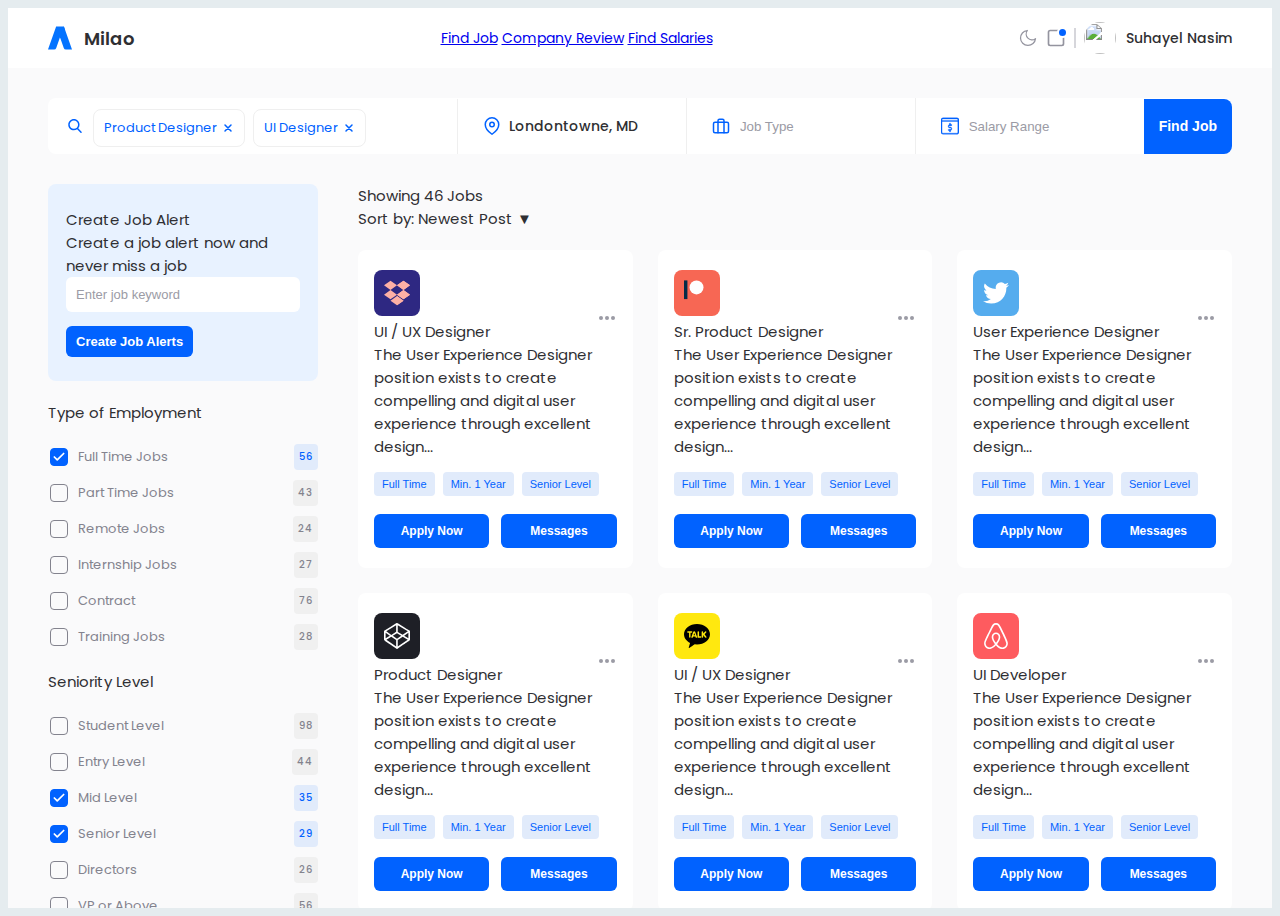
==== index.html @ 0454b464 "Rename 36.html to index.html" ====
<html>
    <head>
        
        <link rel="stylesheet" href="style.css">
        <link rel="stylesheet" href="https://cdnjs.cloudflare.com/ajax/libs/font-awesome/6.2.1/css/all.min.css">
    </head>
    <body>
        <div class="harsh11">
            
            
            
            
            
            
            
            
            
            
            
            
            
            
            
            
            
            <div class="harsh13">
             <div class="harsh12">
              <svg xmlns="http://www.w3.org/2000/svg" viewBox="0 0 512 512">
               <path xmlns="http://www.w3.org/2000/svg" d="M512 503.5H381.7a48 48 0 01-45.3-32.1L265 268.1l-9-25.5 2.7-124.6L338.2 8.5l23.5 67.1L512 503.5z" fill="#0473ff" data-original="#28b446" />
               <path xmlns="http://www.w3.org/2000/svg" fill="#0473ff" data-original="#219b38" d="M361.7 75.6L265 268.1l-9-25.5 2.7-124.6L338.2 8.5z" />
               <path xmlns="http://www.w3.org/2000/svg" d="M338.2 8.5l-82.2 234-80.4 228.9a48 48 0 01-45.3 32.1H0l173.8-495h164.4z" fill="#0473ff" data-original="#518ef8" />
              </svg>
              Milao
             </div>
             <div class="header-menu">
              <a href="#" class="active">Find Job</a>
              <a href="#">Company Review</a>
              <a href="#">Find Salaries</a>
             </div>
             <div class="harsh15">
              <div class="dark-light">
               <svg viewBox="0 0 24 24" stroke="currentColor" stroke-width="1.5" fill="none" stroke-linecap="round" stroke-linejoin="round">
                <path d="M21 12.79A9 9 0 1111.21 3 7 7 0 0021 12.79z" /></svg>
              </div>
              <div class="harsh14">
               <svg xmlns="http://www.w3.org/2000/svg" viewBox="0 0 24 24" fill="none" stroke="currentColor" stroke-width="2" stroke-linecap="round" stroke-linejoin="round" class="feather feather-square">
                <rect x="3" y="3" width="18" height="18" rx="2" ry="2" /></svg>
              </div>
              <img class="user-profile" src="https://s3-us-west-2.amazonaws.com/s.cdpn.io/3364143/download+%283%29+%281%29.png" alt="">
              <div class="user-name">Suhayel Nasim</div>
             </div>
            </div>
            <div class="harsh16">
             <div class="harsh17">
              <div class="harsh18">
               <input type="text" class="search-box" autofocus />
               <div class="search item">Product Designer
                <svg xmlns="http://www.w3.org/2000/svg" viewBox="0 0 24 24" fill="none" stroke="currentColor" stroke-width="3" stroke-linecap="round" stroke-linejoin="round" class="feather feather-x">
                 <path d="M18 6L6 18M6 6l12 12" /></svg>
               </div>
               <div class="search item">UI Designer
                <svg xmlns="http://www.w3.org/2000/svg" viewBox="0 0 24 24" fill="none" stroke="currentColor" stroke-width="3" stroke-linecap="round" stroke-linejoin="round" class="feather feather-x">
                 <path d="M18 6L6 18M6 6l12 12" /></svg>
               </div>
              </div>
              <div class="search-location">
               <svg xmlns="http://www.w3.org/2000/svg" viewBox="0 0 24 24" fill="none" stroke="currentColor" stroke-width="2" stroke-linecap="round" stroke-linejoin="round" class="feather feather-map-pin">
                <path d="M21 10c0 7-9 13-9 13s-9-6-9-13a9 9 0 0118 0z" />
                <circle cx="12" cy="10" r="3" />
               </svg>
               Londontowne, MD
              </div>
              <div class="search-job">
               <svg xmlns="http://www.w3.org/2000/svg" viewBox="0 0 24 24" fill="none" stroke="currentColor" stroke-width="2" stroke-linecap="round" stroke-linejoin="round" class="feather feather-briefcase">
                <rect x="2" y="7" width="20" height="14" rx="2" ry="2" />
                <path d="M16 21V5a2 2 0 00-2-2h-4a2 2 0 00-2 2v16" /></svg>
               <input type="text" placeholder="Job Type">
              </div>
              <div class="search-salary">
               <svg viewBox="0 0 24 24" xmlns="http://www.w3.org/2000/svg" stroke="currentColor" fill="currentColor" stroke-width=".4">
                <path d="M12.6 18H9.8a.8.8 0 010-1.5h2.8a.9.9 0 000-1.8h-1.2a2.4 2.4 0 010-4.7h2.8a.8.8 0 010 1.5h-2.8a.9.9 0 000 1.8h1.2a2.4 2.4 0 010 4.7z" stroke="currentColor" />
                <path d="M12 20a.8.8 0 01-.8-.8v-2a.8.8 0 011.6 0v2c0 .5-.4.8-.8.8zM12 11.5a.8.8 0 01-.8-.8v-2a.8.8 0 011.6 0v2c0 .5-.4.8-.8.8z" stroke="currentColor" />
                <path d="M21.3 23H2.6A2.8 2.8 0 010 20.2V3.9C0 2.1 1.2 1 2.8 1h18.4C22.9 1 24 2.2 24 3.8v16.4c0 1.6-1.2 2.8-2.8 2.8zM2.6 2.5c-.6 0-1.2.6-1.2 1.3v16.4c0 .7.6 1.3 1.3 1.3h18.4c.7 0 1.3-.6 1.3-1.3V3.9c0-.7-.6-1.3-1.3-1.3z" stroke="currentColor" />
                <path d="M23.3 6H.6a.8.8 0 010-1.5h22.6a.8.8 0 010 1.5z" stroke="currentColor" /></svg>
               <input type="text" placeholder="Salary Range">
              </div>
              <button class="search-button">Find Job</button>
             </div>
             <div class="main-container">
              <div class="harsh19">
               <div class="alert">
                <div class="alert-title">Create Job Alert</div>
                <div class="alert-subtitle">Create a job alert now and never miss a job</div>
                <input type="text" placeholder="Enter job keyword">
                <button class="search-buttons">Create Job Alerts</button>
               </div>
               <div class="job-time">
                <div class="job-time-title">Type of Employment</div>
                <div class="job-wrapper">
                 <div class="type-container">
                  <input type="checkbox" id="job1" class="job-style" checked>
                  <label for="job1">Full Time Jobs</label>
                  <span class="job-number">56</span>
                 </div>
                 <div class="type-container">
                  <input type="checkbox" id="job2" class="job-style">
                  <label for="job2">Part Time Jobs</label>
                  <span class="job-number">43</span>
                 </div>
                 <div class="type-container">
                  <input type="checkbox" id="job3" class="job-style">
                  <label for="job3">Remote Jobs</label>
                  <span class="job-number">24</span>
                 </div>
                 <div class="type-container">
                  <input type="checkbox" id="job4" class="job-style">
                  <label for="job4">Internship Jobs</label>
                  <span class="job-number">27</span>
                 </div>
                 <div class="type-container">
                  <input type="checkbox" id="job5" class="job-style">
                  <label for="job5">Contract</label>
                  <span class="job-number">76</span>
                 </div>
                 <div class="type-container">
                  <input type="checkbox" id="job6" class="job-style">
                  <label for="job6">Training Jobs</label>
                  <span class="job-number">28</span>
                 </div>
                </div>
               </div>
               <div class="job-time">
                <div class="job-time-title">Seniority Level</div>
                <div class="job-wrapper">
                 <div class="type-container">
                  <input type="checkbox" id="job7" class="job-style">
                  <label for="job7">Student Level</label>
                  <span class="job-number">98</span>
                 </div>
                 <div class="type-container">
                  <input type="checkbox" id="job8" class="job-style">
                  <label for="job8">Entry Level</label>
                  <span class="job-number">44</span>
                 </div>
                 <div class="type-container">
                  <input type="checkbox" id="job9" class="job-style" checked>
                  <label for="job9">Mid Level</label>
                  <span class="job-number">35</span>
                 </div>
                 <div class="type-container">
                  <input type="checkbox" id="job10" class="job-style" checked>
                  <label for="job10">Senior Level</label>
                  <span class="job-number">29</span>
                 </div>
                 <div class="type-container">
                  <input type="checkbox" id="job11" class="job-style">
                  <label for="job11">Directors</label>
                  <span class="job-number">26</span>
                 </div>
                 <div class="type-container">
                  <input type="checkbox" id="job12" class="job-style">
                  <label for="job12">VP or Above</label>
                  <span class="job-number">56</span>
                 </div>
                </div>
               </div>
               <div class="job-time">
                <div class="job-time-title">Salary Range</div>
                <div class="job-wrapper">
                 <div class="type-container">
                  <input type="checkbox" id="job1" class="job-style">
                  <label for="job1">$700 - $1000</label>
                  <span class="job-number">49</span>
                 </div>
                 <div class="type-container">
                  <input type="checkbox" id="job2" class="job-style">
                  <label for="job2">$1000 - $1200</label>
                  <span class="job-number">67</span>
                 </div>
                 <div class="type-container">
                  <input type="checkbox" id="job3" class="job-style">
                  <label for="job3">$1200 - $1400</label>
                  <span class="job-number">24</span>
                 </div>
                 <div class="type-container">
                  <input type="checkbox" id="job4" class="job-style">
                  <label for="job4">$1500 - $1800</label>
                  <span class="job-number">27</span>
                 </div>
                 <div class="type-container">
                  <input type="checkbox" id="job5" class="job-style" checked>
                  <label for="job5">$2000 - $3000</label>
                  <span class="job-number">76</span>
                 </div>
                 <div class="type-container">
                  <input type="checkbox" id="job6" class="job-style" checked>
                  <label for="job6">$3000 - $4000</label>
                  <span class="job-number">22</span>
                 </div>
                 <div class="type-container">
                  <input type="checkbox" id="job6" class="job-style">
                  <label for="job6">$4000 - $5000</label>
                  <span class="job-number">18</span>
                 </div>
                </div>
               </div>
              </div>
              <div class="searched-jobs">
               <div class="searched-bar">
                <div class="searched-show">Showing 46 Jobs</div>
                <div class="searched-sort">Sort by: <span class="post-time">Newest Post </span><span class="menu-icon">▼</span></div>
               </div>
               <div class="job-cards">
                <div class="job-card">
                 <div class="job-card-header">
                  <svg viewBox="0 -13 512 512" xmlns="http://www.w3.org/2000/svg" style="background-color:#2e2882">
                   <g fill="#feb0a5">
                    <path d="M256 92.5l127.7 91.6L512 92 383.7 0 256 91.5 128.3 0 0 92l128.3 92zm0 0M256 275.9l-127.7-91.5L0 276.4l128.3 92L256 277l127.7 91.5 128.3-92-128.3-92zm0 0" />
                    <path d="M127.7 394.1l128.4 92 128.3-92-128.3-92zm0 0" />
                   </g>
                   <path d="M512 92L383.7 0 256 91.5v1l127.7 91.6zm0 0M512 276.4l-128.3-92L256 275.9v1l127.7 91.5zm0 0M256 486.1l128.4-92-128.3-92zm0 0" fill="#feb0a5" />
                  </svg>
                  <div class="menu-dot"></div>
                 </div>
                 <div class="job-card-title">UI / UX Designer</div>
                 <div class="job-card-subtitle">
                  The User Experience Designer position exists to create compelling and digital user experience through excellent design...
                 </div>
                 <div class="job-detail-buttons">
                  <button class="search-buttons detail-button">Full Time</button>
                  <button class="search-buttons detail-button">Min. 1 Year</button>
                  <button class="search-buttons detail-button">Senior Level</button>
                 </div>
                 <div class="job-card-buttons">
                  <button class="search-buttons card-buttons">Apply Now</button>
                  <button class="search-buttons card-buttons-msg">Messages</button>
                 </div>
                </div>
                <div class="job-card">
                 <div class="job-card-header">
                  <svg xmlns="http://www.w3.org/2000/svg" viewBox="0 0 32 32" style="background-color:#f76754">
                   <path xmlns="http://www.w3.org/2000/svg" d="M0 .5h4.2v23H0z" fill="#042b48" data-original="#212121" />
                   <path xmlns="http://www.w3.org/2000/svg" d="M15.4.5a8.6 8.6 0 100 17.2 8.6 8.6 0 000-17.2z" fill="#fefefe" data-original="#f4511e" /></svg>
                  <div class="menu-dot"></div>
                 </div>
                 <div class="job-card-title">Sr. Product Designer</div>
                 <div class="job-card-subtitle">
                  The User Experience Designer position exists to create compelling and digital user experience through excellent design...
                 </div>
                 <div class="job-detail-buttons">
                  <button class="search-buttons detail-button">Full Time</button>
                  <button class="search-buttons detail-button">Min. 1 Year</button>
                  <button class="search-buttons detail-button">Senior Level</button>
                 </div>
                 <div class="job-card-buttons">
                  <button class="search-buttons card-buttons">Apply Now</button>
                  <button class="search-buttons card-buttons-msg">Messages</button>
                 </div>
                </div>
                <div class="job-card">
                 <div class="job-card-header">
                  <svg xmlns="http://www.w3.org/2000/svg" viewBox="0 0 512 512" fill="#fff" style="background-color:#55acee">
                   <path d="M512 97.2c-19 8.4-39.3 14-60.5 16.6 21.8-13 38.4-33.4 46.2-58a209.8 209.8 0 01-66.6 25.4A105 105 0 00249.5 153c0 8.3.8 16.3 2.5 24A297.1 297.1 0 0135.6 67 105.1 105.1 0 0068 207.4c-16.9-.3-33.4-5.2-47.4-12.9v1.1c0 51 36.4 93.4 84 103.2-8.5 2.3-17.8 3.4-27.4 3.4-6.8 0-13.5-.3-20-1.8a106 106 0 0098.2 73.2A211 211 0 010 416.9 295.5 295.5 0 00161 464c193.2 0 298.8-160 298.8-298.7 0-4.6-.2-9.1-.4-13.6A209.4 209.4 0 00512 97.2z" /></svg>
                  <div class="menu-dot"></div>
                 </div>
                 <div class="job-card-title">User Experience Designer</div>
                 <div class="job-card-subtitle">
                  The User Experience Designer position exists to create compelling and digital user experience through excellent design...
                 </div>
                 <div class="job-detail-buttons">
                  <button class="search-buttons detail-button">Full Time</button>
                  <button class="search-buttons detail-button">Min. 1 Year</button>
                  <button class="search-buttons detail-button">Senior Level</button>
                 </div>
                 <div class="job-card-buttons">
                  <button class="search-buttons card-buttons">Apply Now</button>
                  <button class="search-buttons card-buttons-msg">Messages</button>
                 </div>
                </div>
                <div class="job-card">
                 <div class="job-card-header">
                  <svg viewBox="0 0 24 24" xmlns="http://www.w3.org/2000/svg" fill="#fff" style="background-color:#1e1f26">
                   <path d="M24 7.6c0-.3 0-.5-.4-.6C12.2.2 12.4-.3 11.6 0 3 5.5.6 6.7.2 7.1c-.3.3-.2.8-.2 8.3 0 .9 7.7 5.5 11.5 8.4.4.3.8.2 1 0 11.2-8 11.5-7.6 11.5-8.4V7.6zm-1.5 6.5l-3.9-2.4L22.5 9zm-5.3-3.2l-4.5-2.7V2L22 7.6zM12 14.5l-3.9-2.7L12 9.5l3.9 2.3zm-.8-12.4v6L6.8 11 2.1 7.6zm-5.8 9.6l-3.9 2.4V9zm1.3 1l4.5 3.1v6l-9-6.3zm6 9.1v-6l4.6-3.1 4.6 2.8z" /></svg>
                  <div class="menu-dot"></div>
                 </div>
                 <div class="job-card-title">Product Designer</div>
                 <div class="job-card-subtitle">
                  The User Experience Designer position exists to create compelling and digital user experience through excellent design...
                 </div>
                 <div class="job-detail-buttons">
                  <button class="search-buttons detail-button">Full Time</button>
                  <button class="search-buttons detail-button">Min. 1 Year</button>
                  <button class="search-buttons detail-button">Senior Level</button>
                 </div>
                 <div class="job-card-buttons">
                  <button class="search-buttons card-buttons">Apply Now</button>
                  <button class="search-buttons card-buttons-msg">Messages</button>
                 </div>
                </div>
                <div class="job-card">
                 <div class="job-card-header">
                  <svg viewBox="0 0 24 24" xmlns="http://www.w3.org/2000/svg" style="background-color:#ffe80f">
                   <path d="M9.5 9.3l-.7 2h1.4z" />
                   <path d="M12 1C5.4 1 0 5.2 0 10.4c0 3.4 2.2 6.3 5.6 8-1.3 4.4-1.3 4.4-1 4.6.2.1.5 0 5.3-3.4l2.1.2c6.6 0 12-4.2 12-9.4S18.6 1 12 1zM6 13c0 .4-.3.7-.6.7s-.7-.3-.7-.7V9H3.6c-.4 0-.7-.4-.7-.7s.3-.7.7-.7H7c.4 0 .7.3.7.7s-.3.6-.7.6h-1zm5.4.7c-.7 0-.6-.6-.9-1.2h-2c-.4.6-.3 1.2-1 1.2s-.8-.4-.6-1.1l1.6-4.3a1 1 0 011-.7c.4 0 .8.3.9.7 1 3.4 2.6 5.4 1 5.4zm4-.1h-2.2c-1.2 0-.5-1.6-.7-5.3 0-.4.3-.7.7-.7s.7.3.7.7v4h1.5c.3 0 .6.3.6.6 0 .4-.3.7-.6.7zm5.4-.5l-.3.4c-1 .7-1.6-1.4-2.6-2.3l-.2.3V13c0 .4-.3.7-.7.7a.7.7 0 01-.7-.7V8.3a.7.7 0 011.4 0v1.5c1.3-1 2-2.7 2.8-2 .8.9-.9 1.6-1.5 2.5 1.6 2.2 1.9 2.3 1.8 2.8z" /></svg>
                  <div class="menu-dot"></div>
                 </div>
                 <div class="job-card-title">UI / UX Designer</div>
                 <div class="job-card-subtitle">
                  The User Experience Designer position exists to create compelling and digital user experience through excellent design...
                 </div>
                 <div class="job-detail-buttons">
                  <button class="search-buttons detail-button">Full Time</button>
                  <button class="search-buttons detail-button">Min. 1 Year</button>
                  <button class="search-buttons detail-button">Senior Level</button>
                 </div>
                 <div class="job-card-buttons">
                  <button class="search-buttons card-buttons">Apply Now</button>
                  <button class="search-buttons card-buttons-msg">Messages</button>
                 </div>
                </div>
                <div class="job-card">
                 <div class="job-card-header">
                  <svg viewBox="0 0 24 24" xmlns="http://www.w3.org/2000/svg" style="background-color: #fe5b5f">
                   <path d="M12 20.6c-1.4 1.5-3.1 3-5.1 3.3-2 .8-5.9-1.3-5.9-5 0-2.5 3.2-8 6.6-15.1C8.5 1.9 9.4 0 12 0c2.6 0 3.5 1.8 4.6 4C23 17 23 17.7 23 19c0 4.4-5.5 8-11 1.7zm9.5-1.7c0-2-6.4-14.4-6.5-14.5-.9-1.9-1.4-2.9-3-2.9-1.8 0-2.3 1.5-3.2 3.2C2.5 17.2 2.5 18 2.5 19c0 3 3.7 6 8.5.6-2-2.6-3-4.8-3-6.6 0-2.7 2-4.2 4-4.2s4 1.5 4 4.2c0 1.8-1 4-3 6.6 4.6 5.2 8.5 2.5 8.5-.6zM12 10.2c-1.2 0-2.5.9-2.5 2.7 0 1.4.9 3.3 2.5 5.4 1.6-2.1 2.5-4 2.5-5.4 0-1.8-1.3-2.7-2.5-2.7z" fill="#fff" /></svg>
                  <div class="menu-dot"></div>
                 </div>
                 <div class="job-card-title">UI Developer</div>
                 <div class="job-card-subtitle">
                  The User Experience Designer position exists to create compelling and digital user experience through excellent design...
                 </div>
                 <div class="job-detail-buttons">
                  <button class="search-buttons detail-button">Full Time</button>
                  <button class="search-buttons detail-button">Min. 1 Year</button>
                  <button class="search-buttons detail-button">Senior Level</button>
                 </div>
                 <div class="job-card-buttons">
                  <button class="search-buttons card-buttons">Apply Now</button>
                  <button class="search-buttons card-buttons-msg">Messages</button>
                 </div>
                </div>
                <div class="job-card">
                 <div class="job-card-header">
                  <svg viewBox="0 0 24 24" xmlns="http://www.w3.org/2000/svg" style="background-color: #5c6bc0">
                   <g fill="#fff">
                    <path d="M3.6 21.2h14.2l-.6-2.2 5.8 5V2.5C23 1 21.8 0 20.4 0H3.6A2.6 2.6 0 001 2.5v16.2c0 1.4 1.2 2.5 2.6 2.5zM14 5.7zM6.5 7C8.3 5.6 10 5.7 10 5.7l.2.1c-2.3.6-3.3 1.6-3.3 1.6.1 0 4.6-2.7 10.1 0 0 0-1-1-3.1-1.5l.2-.2c.3 0 1.8 0 3.5 1.3 0 0 1.8 3.1 1.8 7 0 0-1.1 1.6-4 1.7l-.7-1a4 4 0 002.2-1.4c-3.2 2-6 1.7-9.3.3h-.1l-.4-.2s.6 1 2.2 1.4l-.8 1c-2.8 0-3.8-1.8-3.8-1.8 0-3.9 1.8-7 1.8-7z" />
                    <path d="M14.3 12.8c.7 0 1.3-.6 1.3-1.4 0-.7-.6-1.3-1.3-1.3a1.3 1.3 0 000 2.7zM9.7 12.8c.7 0 1.3-.6 1.3-1.4 0-.7-.6-1.3-1.3-1.3a1.3 1.3 0 000 2.7z" />
                   </g>
                  </svg>
                  <div class="menu-dot"></div>
                 </div>
                 <div class="job-card-title">User Interface Designer</div>
                 <div class="job-card-subtitle">
                  The User Experience Designer position exists to create compelling and digital user experience through excellent design...
                 </div>
                 <div class="job-detail-buttons">
                  <button class="search-buttons detail-button">Full Time</button>
                  <button class="search-buttons detail-button">Min. 1 Year</button>
                  <button class="search-buttons detail-button">Senior Level</button>
                 </div>
                 <div class="job-card-buttons">
                  <button class="search-buttons card-buttons">Apply Now</button>
                  <button class="search-buttons card-buttons-msg">Messages</button>
                 </div>
                </div>
                <div class="job-card">
                 <div class="job-card-header">
                  <svg viewBox="0 0 24 24" xmlns="http://www.w3.org/2000/svg" fill="#fff" style="background-color:#ea4c88">
                   <path d="M16.4 23.2C28.6 18.2 25.2 0 12 0a12 12 0 104.4 23.2zM5.3 20c.8-1.5 3.6-5.5 8.3-7 1 2.6 1.7 5.5 1.7 8.8-3.5 1.2-7.3.4-10-1.8zm11.5 1.2a27 27 0 00-1.7-8.4c2-.4 4.5-.2 7.2 1-.6 3.2-2.6 6-5.5 7.4zm5.7-9c-3-1.1-5.7-1.3-8-.8a28 28 0 00-1.1-2.3 20 20 0 006.5-4c1.7 1.9 2.7 4.3 2.6 7zM18.9 4c-.9.8-2.9 2.4-6.3 3.8A28 28 0 008 2.3C11.6.8 15.8 1.4 19 4zM6.6 3c.8.7 2.7 2.5 4.5 5.3a33 33 0 01-9.4 1.5c.6-3 2.4-5.4 4.9-6.9zm-5 8.3c4.2-.1 7.6-.8 10.3-1.7l1.1 2.1A17.4 17.4 0 004.2 19c-1.8-2-2.8-4.7-2.7-7.6z" /></svg>
                  <div class="menu-dot"></div>
                 </div>
                 <div class="job-card-title">UI / UX Designer</div>
                 <div class="job-card-subtitle">
                  The User Experience Designer position exists to create compelling and digital user experience through excellent design...
                 </div>
                 <div class="job-detail-buttons">
                  <button class="search-buttons detail-button">Full Time</button>
                  <button class="search-buttons detail-button">Min. 1 Year</button>
                  <button class="search-buttons detail-button">Senior Level</button>
                 </div>
                 <div class="job-card-buttons">
                  <button class="search-buttons card-buttons">Apply Now</button>
                  <button class="search-buttons card-buttons-msg">Messages</button>
                 </div>
                </div>
                <div class="job-card">
                 <div class="job-card-header">
                  <svg xmlns="http://www.w3.org/2000/svg" viewBox="0 0 512 512">
                   <path d="M113.5 309.4L95.6 376l-65 1.4A254.9 254.9 0 010 256c0-42.5 10.3-82.5 28.6-117.7l58 10.6 25.4 57.6a152.2 152.2 0 001.5 103z" fill="#fbbb00" />
                   <path d="M507.5 208.2a256.3 256.3 0 01-91.2 247.4l-73-3.7-10.4-64.5c29.9-17.6 53.3-45 65.6-78H261.6V208.3h246z" fill="#518ef8" />
                   <path d="M416.3 455.6a256 256 0 01-385.8-78.3l83-67.9a152.2 152.2 0 00219.4 78l83.4 68.2z" fill="#28b446" />
                   <path d="M419.4 59l-83 67.8A152.3 152.3 0 00112 206.5l-83.4-68.2a256 256 0 01390.8-79.4z" fill="#f14336" /></svg>
                  <div class="menu-dot"></div>
                 </div>
                 <div class="job-card-title">UX Designer</div>
                 <div class="job-card-subtitle">
                  The User Experience Designer position exists to create compelling and digital user experience through excellent design...
                 </div>
                 <div class="job-detail-buttons">
                  <button class="search-buttons detail-button">Full Time</button>
                  <button class="search-buttons detail-button">Min. 1 Year</button>
                  <button class="search-buttons detail-button">Senior Level</button>
                 </div>
                 <div class="job-card-buttons">
                  <button class="search-buttons card-buttons">Apply Now</button>
                  <button class="search-buttons card-buttons-msg">Messages</button>
                 </div>
                </div>
               </div>
               <div class="job-overview">
                <div class="job-overview-cards">
                 <div class="job-overview-card">
                  <div class="job-card overview-card">
                   <div class="overview-wrapper">
                    <svg viewBox="0 -13 512 512" xmlns="http://www.w3.org/2000/svg" style="background-color:#2e2882">
                   <g fill="#feb0a5" >
                    <path d="M256 92.5l127.7 91.6L512 92 383.7 0 256 91.5 128.3 0 0 92l128.3 92zm0 0M256 275.9l-127.7-91.5L0 276.4l128.3 92L256 277l127.7 91.5 128.3-92-128.3-92zm0 0" />
                    <path d="M127.7 394.1l128.4 92 128.3-92-128.3-92zm0 0" />
                   </g>
                   <path d="M512 92L383.7 0 256 91.5v1l127.7 91.6zm0 0M512 276.4l-128.3-92L256 275.9v1l127.7 91.5zm0 0M256 486.1l128.4-92-128.3-92zm0 0" fill="#feb0a5" />
                  </svg>
                    <div class="overview-detail">
                     <div class="job-card-title">UI / UX Designer</div>
                     <div class="job-card-subtitle">
                      2972 Westheimer Rd. Santa Ana.
                     </div>
                    </div>
                    <svg class="heart" xmlns="http://www.w3.org/2000/svg" viewBox="0 0 24 24" fill="none" stroke="currentColor" stroke-width="2" stroke-linecap="round" stroke-linejoin="round" class="feather feather-heart">
                     <path d="M20.8 4.6a5.5 5.5 0 00-7.7 0l-1.1 1-1-1a5.5 5.5 0 00-7.8 7.8l1 1 7.8 7.8 7.8-7.7 1-1.1a5.5 5.5 0 000-7.8z" /></svg>
                   </div>
                   <div class="job-overview-buttons">
                    <div class="search-buttons time-button">Full Time</div>
                    <div class="search-buttons level-button">Senior Level</div>
                    <div class="job-stat">New</div>
                    <div class="job-day">4d</div>
                   </div>
                  </div>
                 </div>
                 <div class="job-overview-card">
                  <div class="job-card overview-card">
                   <div class="overview-wrapper">
                    <svg xmlns="http://www.w3.org/2000/svg" viewBox="0 0 32 32" style="background-color:#f76754">
                   <path xmlns="http://www.w3.org/2000/svg" d="M0 .5h4.2v23H0z" fill="#042b48" data-original="#212121" />
                   <path xmlns="http://www.w3.org/2000/svg" d="M15.4.5a8.6 8.6 0 100 17.2 8.6 8.6 0 000-17.2z" fill="#fefefe" data-original="#f4511e" /></svg>
                    <div class="overview-detail">
                     <div class="job-card-title">Sr. Product Designer</div>
                     <div class="job-card-subtitle">
                      1901 Thornridge Cir.Shiloh, Hawaii.
                     </div>
                    </div>
                    <svg class="heart" xmlns="http://www.w3.org/2000/svg" viewBox="0 0 24 24" fill="none" stroke="currentColor" stroke-width="2" stroke-linecap="round" stroke-linejoin="round" class="feather feather-heart">
                     <path d="M20.8 4.6a5.5 5.5 0 00-7.7 0l-1.1 1-1-1a5.5 5.5 0 00-7.8 7.8l1 1 7.8 7.8 7.8-7.7 1-1.1a5.5 5.5 0 000-7.8z" /></svg>
                   </div>
                   <div class="job-overview-buttons">
                    <div class="search-buttons time-button">Full Time</div>
                    <div class="search-buttons level-button">Senior Level</div>
                    <div class="job-stat">New</div>
                    <div class="job-day">4d</div>
                   </div>
                  </div>
                 </div>
                 <div class="job-overview-card">
                  <div class="job-card overview-card">
                   <div class="overview-wrapper">
                    <svg xmlns="http://www.w3.org/2000/svg" viewBox="0 0 512 512" fill="#fff" style="background-color:#55acee">
                   <path d="M512 97.2c-19 8.4-39.3 14-60.5 16.6 21.8-13 38.4-33.4 46.2-58a209.8 209.8 0 01-66.6 25.4A105 105 0 00249.5 153c0 8.3.8 16.3 2.5 24A297.1 297.1 0 0135.6 67 105.1 105.1 0 0068 207.4c-16.9-.3-33.4-5.2-47.4-12.9v1.1c0 51 36.4 93.4 84 103.2-8.5 2.3-17.8 3.4-27.4 3.4-6.8 0-13.5-.3-20-1.8a106 106 0 0098.2 73.2A211 211 0 010 416.9 295.5 295.5 0 00161 464c193.2 0 298.8-160 298.8-298.7 0-4.6-.2-9.1-.4-13.6A209.4 209.4 0 00512 97.2z" /></svg>
                    <div class="overview-detail">
                     <div class="job-card-title">User Experience Designer</div>
                     <div class="job-card-subtitle">
                      414 Parker Rd. Allentown, New york
                     </div>
                    </div>
                    <svg class="heart" xmlns="http://www.w3.org/2000/svg" viewBox="0 0 24 24" fill="none" stroke="currentColor" stroke-width="2" stroke-linecap="round" stroke-linejoin="round" class="feather feather-heart">
                     <path d="M20.8 4.6a5.5 5.5 0 00-7.7 0l-1.1 1-1-1a5.5 5.5 0 00-7.8 7.8l1 1 7.8 7.8 7.8-7.7 1-1.1a5.5 5.5 0 000-7.8z" /></svg>
                   </div>
                   <div class="job-overview-buttons">
                    <div class="search-buttons time-button">Full Time</div>
                    <div class="search-buttons level-button">Senior Level</div>
                    <div class="job-stat">New</div>
                    <div class="job-day">4d</div>
                   </div>
                  </div>
                 </div>
                 <div class="job-overview-card">
                  <div class="job-card overview-card">
                   <div class="overview-wrapper">
                    <svg viewBox="0 0 24 24" xmlns="http://www.w3.org/2000/svg" fill="#fff" style="background-color:#1e1f26">
                   <path d="M24 7.6c0-.3 0-.5-.4-.6C12.2.2 12.4-.3 11.6 0 3 5.5.6 6.7.2 7.1c-.3.3-.2.8-.2 8.3 0 .9 7.7 5.5 11.5 8.4.4.3.8.2 1 0 11.2-8 11.5-7.6 11.5-8.4V7.6zm-1.5 6.5l-3.9-2.4L22.5 9zm-5.3-3.2l-4.5-2.7V2L22 7.6zM12 14.5l-3.9-2.7L12 9.5l3.9 2.3zm-.8-12.4v6L6.8 11 2.1 7.6zm-5.8 9.6l-3.9 2.4V9zm1.3 1l4.5 3.1v6l-9-6.3zm6 9.1v-6l4.6-3.1 4.6 2.8z" /></svg>
                    <div class="overview-detail">
                     <div class="job-card-title">Product Designer</div>
                     <div class="job-card-subtitle">
                      4517 Washington Ave. Syracuse.
                     </div>
                    </div>
                    <svg class="heart" xmlns="http://www.w3.org/2000/svg" viewBox="0 0 24 24" fill="none" stroke="currentColor" stroke-width="2" stroke-linecap="round" stroke-linejoin="round" class="feather feather-heart">
                     <path d="M20.8 4.6a5.5 5.5 0 00-7.7 0l-1.1 1-1-1a5.5 5.5 0 00-7.8 7.8l1 1 7.8 7.8 7.8-7.7 1-1.1a5.5 5.5 0 000-7.8z" /></svg>
                   </div>
                   <div class="job-overview-buttons">
                    <div class="search-buttons time-button">Full Time</div>
                    <div class="search-buttons level-button">Senior Level</div>
                    <div class="job-stat">New</div>
                    <div class="job-day">4d</div>
                   </div>
                  </div>
                 </div>
                 <div class="job-overview-card">
                  <div class="job-card overview-card">
                   <div class="overview-wrapper">
                   <svg viewBox="0 0 24 24" xmlns="http://www.w3.org/2000/svg" style="background-color:#ffe80f">
                   <path d="M9.5 9.3l-.7 2h1.4z" />
                   <path d="M12 1C5.4 1 0 5.2 0 10.4c0 3.4 2.2 6.3 5.6 8-1.3 4.4-1.3 4.4-1 4.6.2.1.5 0 5.3-3.4l2.1.2c6.6 0 12-4.2 12-9.4S18.6 1 12 1zM6 13c0 .4-.3.7-.6.7s-.7-.3-.7-.7V9H3.6c-.4 0-.7-.4-.7-.7s.3-.7.7-.7H7c.4 0 .7.3.7.7s-.3.6-.7.6h-1zm5.4.7c-.7 0-.6-.6-.9-1.2h-2c-.4.6-.3 1.2-1 1.2s-.8-.4-.6-1.1l1.6-4.3a1 1 0 011-.7c.4 0 .8.3.9.7 1 3.4 2.6 5.4 1 5.4zm4-.1h-2.2c-1.2 0-.5-1.6-.7-5.3 0-.4.3-.7.7-.7s.7.3.7.7v4h1.5c.3 0 .6.3.6.6 0 .4-.3.7-.6.7zm5.4-.5l-.3.4c-1 .7-1.6-1.4-2.6-2.3l-.2.3V13c0 .4-.3.7-.7.7a.7.7 0 01-.7-.7V8.3a.7.7 0 011.4 0v1.5c1.3-1 2-2.7 2.8-2 .8.9-.9 1.6-1.5 2.5 1.6 2.2 1.9 2.3 1.8 2.8z" /></svg>
                    <div class="overview-detail">
                     <div class="job-card-title">UI / UX Designer</div>
                     <div class="job-card-subtitle">
                      2711 Ash Dr. San Jose, South Dark.
                     </div>
                    </div>
                    <svg class="heart" xmlns="http://www.w3.org/2000/svg" viewBox="0 0 24 24" fill="none" stroke="currentColor" stroke-width="2" stroke-linecap="round" stroke-linejoin="round" class="feather feather-heart">
                     <path d="M20.8 4.6a5.5 5.5 0 00-7.7 0l-1.1 1-1-1a5.5 5.5 0 00-7.8 7.8l1 1 7.8 7.8 7.8-7.7 1-1.1a5.5 5.5 0 000-7.8z" /></svg>
                   </div>
                   <div class="job-overview-buttons">
                    <div class="search-buttons time-button">Full Time</div>
                    <div class="search-buttons level-button">Senior Level</div>
                    <div class="job-stat">New</div>
                    <div class="job-day">4d</div>
                   </div>
                  </div>
                 </div>
                 <div class="job-overview-card">
                  <div class="job-card overview-card">
                   <div class="overview-wrapper">
                    <svg viewBox="0 0 24 24" xmlns="http://www.w3.org/2000/svg" style="background-color: #fe5b5f">
                   <path d="M12 20.6c-1.4 1.5-3.1 3-5.1 3.3-2 .8-5.9-1.3-5.9-5 0-2.5 3.2-8 6.6-15.1C8.5 1.9 9.4 0 12 0c2.6 0 3.5 1.8 4.6 4C23 17 23 17.7 23 19c0 4.4-5.5 8-11 1.7zm9.5-1.7c0-2-6.4-14.4-6.5-14.5-.9-1.9-1.4-2.9-3-2.9-1.8 0-2.3 1.5-3.2 3.2C2.5 17.2 2.5 18 2.5 19c0 3 3.7 6 8.5.6-2-2.6-3-4.8-3-6.6 0-2.7 2-4.2 4-4.2s4 1.5 4 4.2c0 1.8-1 4-3 6.6 4.6 5.2 8.5 2.5 8.5-.6zM12 10.2c-1.2 0-2.5.9-2.5 2.7 0 1.4.9 3.3 2.5 5.4 1.6-2.1 2.5-4 2.5-5.4 0-1.8-1.3-2.7-2.5-2.7z" fill="#fff" /></svg>
                    <div class="overview-detail">
                     <div class="job-card-title">UI Developer</div>
                     <div class="job-card-subtitle">
                      1725 Preston Rd. Inglewood.
                     </div>
                    </div>
                    <svg class="heart" xmlns="http://www.w3.org/2000/svg" viewBox="0 0 24 24" fill="none" stroke="currentColor" stroke-width="2" stroke-linecap="round" stroke-linejoin="round" class="feather feather-heart">
                     <path d="M20.8 4.6a5.5 5.5 0 00-7.7 0l-1.1 1-1-1a5.5 5.5 0 00-7.8 7.8l1 1 7.8 7.8 7.8-7.7 1-1.1a5.5 5.5 0 000-7.8z" /></svg>
                   </div>
                   <div class="job-overview-buttons">
                    <div class="search-buttons time-button">Full Time</div>
                    <div class="search-buttons level-button">Senior Level</div>
                    <div class="job-stat">New</div>
                    <div class="job-day">4d</div>
                   </div>
                  </div>
                 </div>
                 <div class="job-overview-card">
                  <div class="job-card overview-card">
                   <div class="overview-wrapper">
                    <svg viewBox="0 0 24 24" xmlns="http://www.w3.org/2000/svg" style="background-color: #5c6bc0">
                   <g fill="#fff">
                    <path d="M3.6 21.2h14.2l-.6-2.2 5.8 5V2.5C23 1 21.8 0 20.4 0H3.6A2.6 2.6 0 001 2.5v16.2c0 1.4 1.2 2.5 2.6 2.5zM14 5.7zM6.5 7C8.3 5.6 10 5.7 10 5.7l.2.1c-2.3.6-3.3 1.6-3.3 1.6.1 0 4.6-2.7 10.1 0 0 0-1-1-3.1-1.5l.2-.2c.3 0 1.8 0 3.5 1.3 0 0 1.8 3.1 1.8 7 0 0-1.1 1.6-4 1.7l-.7-1a4 4 0 002.2-1.4c-3.2 2-6 1.7-9.3.3h-.1l-.4-.2s.6 1 2.2 1.4l-.8 1c-2.8 0-3.8-1.8-3.8-1.8 0-3.9 1.8-7 1.8-7z" />
                    <path d="M14.3 12.8c.7 0 1.3-.6 1.3-1.4 0-.7-.6-1.3-1.3-1.3a1.3 1.3 0 000 2.7zM9.7 12.8c.7 0 1.3-.6 1.3-1.4 0-.7-.6-1.3-1.3-1.3a1.3 1.3 0 000 2.7z" />
                   </g>
                  </svg>
                    <div class="overview-detail">
                     <div class="job-card-title">User Interface Designer</div>
                     <div class="job-card-subtitle">
                      2972 Westheimer Rd. Santa Ana.
                     </div>
                    </div>
                    <svg class="heart" xmlns="http://www.w3.org/2000/svg" viewBox="0 0 24 24" fill="none" stroke="currentColor" stroke-width="2" stroke-linecap="round" stroke-linejoin="round" class="feather feather-heart">
                     <path d="M20.8 4.6a5.5 5.5 0 00-7.7 0l-1.1 1-1-1a5.5 5.5 0 00-7.8 7.8l1 1 7.8 7.8 7.8-7.7 1-1.1a5.5 5.5 0 000-7.8z" /></svg>
                   </div>
                   <div class="job-overview-buttons">
                    <div class="search-buttons time-button">Full Time</div>
                    <div class="search-buttons level-button">Senior Level</div>
                    <div class="job-stat">New</div>
                    <div class="job-day">4d</div>
                   </div>
                  </div>
                 </div>
                  <div class="job-overview-card">
                  <div class="job-card overview-card">
                   <div class="overview-wrapper">
                     <svg viewBox="0 0 24 24" xmlns="http://www.w3.org/2000/svg" fill="#fff" style="background-color:#ea4c88">
                   <path d="M16.4 23.2C28.6 18.2 25.2 0 12 0a12 12 0 104.4 23.2zM5.3 20c.8-1.5 3.6-5.5 8.3-7 1 2.6 1.7 5.5 1.7 8.8-3.5 1.2-7.3.4-10-1.8zm11.5 1.2a27 27 0 00-1.7-8.4c2-.4 4.5-.2 7.2 1-.6 3.2-2.6 6-5.5 7.4zm5.7-9c-3-1.1-5.7-1.3-8-.8a28 28 0 00-1.1-2.3 20 20 0 006.5-4c1.7 1.9 2.7 4.3 2.6 7zM18.9 4c-.9.8-2.9 2.4-6.3 3.8A28 28 0 008 2.3C11.6.8 15.8 1.4 19 4zM6.6 3c.8.7 2.7 2.5 4.5 5.3a33 33 0 01-9.4 1.5c.6-3 2.4-5.4 4.9-6.9zm-5 8.3c4.2-.1 7.6-.8 10.3-1.7l1.1 2.1A17.4 17.4 0 004.2 19c-1.8-2-2.8-4.7-2.7-7.6z" /></svg>
                    <div class="overview-detail">
                     <div class="job-card-title">UI / UX Designer</div>
                     <div class="job-card-subtitle">
                      1976 Thornide Joshua. Andr Maria.
                     </div>
                    </div>
                    <svg class="heart" xmlns="http://www.w3.org/2000/svg" viewBox="0 0 24 24" fill="none" stroke="currentColor" stroke-width="2" stroke-linecap="round" stroke-linejoin="round" class="feather feather-heart">
                     <path d="M20.8 4.6a5.5 5.5 0 00-7.7 0l-1.1 1-1-1a5.5 5.5 0 00-7.8 7.8l1 1 7.8 7.8 7.8-7.7 1-1.1a5.5 5.5 0 000-7.8z" /></svg>
                   </div>
                   <div class="job-overview-buttons">
                    <div class="search-buttons time-button">Full Time</div>
                    <div class="search-buttons level-button">Senior Level</div>
                    <div class="job-stat">New</div>
                    <div class="job-day">4d</div>
                   </div>
                  </div>
                 </div>
                 <div class="job-overview-card">
                  <div class="job-card overview-card">
                   <div class="overview-wrapper">
                    <svg xmlns="http://www.w3.org/2000/svg" viewBox="0 0 512 512">
                   <path d="M113.5 309.4L95.6 376l-65 1.4A254.9 254.9 0 010 256c0-42.5 10.3-82.5 28.6-117.7l58 10.6 25.4 57.6a152.2 152.2 0 001.5 103z" fill="#fbbb00" />
                   <path d="M507.5 208.2a256.3 256.3 0 01-91.2 247.4l-73-3.7-10.4-64.5c29.9-17.6 53.3-45 65.6-78H261.6V208.3h246z" fill="#518ef8" />
                   <path d="M416.3 455.6a256 256 0 01-385.8-78.3l83-67.9a152.2 152.2 0 00219.4 78l83.4 68.2z" fill="#28b446" />
                   <path d="M419.4 59l-83 67.8A152.3 152.3 0 00112 206.5l-83.4-68.2a256 256 0 01390.8-79.4z" fill="#f14336" /></svg>
                    <div class="overview-detail">
                     <div class="job-card-title">UX Designer</div>
                     <div class="job-card-subtitle">
                      2972 Westheimer Rd. Santa Ana.
                     </div>
                    </div>
                    <svg class="heart" xmlns="http://www.w3.org/2000/svg" viewBox="0 0 24 24" fill="none" stroke="currentColor" stroke-width="2" stroke-linecap="round" stroke-linejoin="round" class="feather feather-heart">
                     <path d="M20.8 4.6a5.5 5.5 0 00-7.7 0l-1.1 1-1-1a5.5 5.5 0 00-7.8 7.8l1 1 7.8 7.8 7.8-7.7 1-1.1a5.5 5.5 0 000-7.8z" /></svg>
                   </div>
                   <div class="job-overview-buttons">
                    <div class="search-buttons time-button">Full Time</div>
                    <div class="search-buttons level-button">Senior Level</div>
                    <div class="job-stat">New</div>
                    <div class="job-day">4d</div>
                   </div>
                  </div>
                 </div> 
                </div>
                <div class="job-explain">
                 <img class="job-bg" alt="">
                 <div class="job-logos">
                  <svg xmlns="http://www.w3.org/2000/svg" viewBox="0 0 32 32" style="background-color:#f76754">
                   <path xmlns="http://www.w3.org/2000/svg" d="M0 .5h4.2v23H0z" fill="#042b48" data-original="#212121"></path>
                   <path xmlns="http://www.w3.org/2000/svg" d="M15.4.5a8.6 8.6 0 100 17.2 8.6 8.6 0 000-17.2z" fill="#fefefe" data-original="#f4511e"></path></svg>
                 </div>
                 <div class="job-explain-content">
                 <div class="job-title-wrapper">
                  <div class="job-card-title">UI /UX Designer</div>
                  <div class="job-action">
                   <svg class="heart" xmlns="http://www.w3.org/2000/svg" viewBox="0 0 24 24" fill="none" stroke="currentColor" stroke-width="2" stroke-linecap="round" stroke-linejoin="round" class="feather feather-heart">
                     <path d="M20.8 4.6a5.5 5.5 0 00-7.7 0l-1.1 1-1-1a5.5 5.5 0 00-7.8 7.8l1 1 7.8 7.8 7.8-7.7 1-1.1a5.5 5.5 0 000-7.8z" /></svg>
                   <svg xmlns="http://www.w3.org/2000/svg" viewBox="0 0 24 24" fill="none" stroke="currentColor" stroke-width="2" stroke-linecap="round" stroke-linejoin="round" class="feather feather-share-2"><circle cx="18" cy="5" r="3"/><circle cx="6" cy="12" r="3"/><circle cx="18" cy="19" r="3"/><path d="M8.6 13.5l6.8 4M15.4 6.5l-6.8 4"/></svg>
                  </div>
                  </div>
                  <div class="job-subtitle-wrapper">
                   <div class="company-name">Patreon <span class="comp-location">Londontowne, MD.</span></div>
                   <div class="posted">Posted 8 days ago<span class="app-number">98 Application</span></div>
                  </div>
                  <div class="explain-bar">
                   <div class="explain-contents">
                   <div class="explain-title">Experience</div>
                   <div class="explain-subtitle">Minimum 1 Year</div>
                    </div>
                   <div class="explain-contents">
                   <div class="explain-title">Work Level</div>
                   <div class="explain-subtitle">Senior level</div>
                    </div>
                   <div class="explain-contents">
                   <div class="explain-title">Employee Type</div>
                   <div class="explain-subtitle">Full Time Jobs</div>
                    </div>
                   <div class="explain-contents">
                   <div class="explain-title">Offer Salary</div>
                   <div class="explain-subtitle">$2150.0 / Month</div>
                    </div>
                  </div>
                  <div class="overview-text">
                   <div class="overview-text-header">Overview</div>
                   <div class="overview-text-subheader">We believe that design (and you) will be critical to the company's success. You will work with our founders and our early customers to help define and build our product functionality, while maintaining the quality bar that customers have come to expect from modern SaaS applications. You have a strong background in product design with a quantitavely anf qualitatively analytical mindset. You will also have the opportunity to craft our overall product and visual identity and should be comfortable to flex into working.</div>
                  </div>
                  <div class="overview-text">
                   <div class="overview-text-header">Job Description</div>
                   <div class="overview-text-item">3+ years working as a product designer.</div>
                   <div class="overview-text-item">A portfolio that highlights your approach to problem solving, as well as you skills in UI.</div>
                   <div class="overview-text-item">Experience conducting research and building out smooth flows.</div>
                   <div class="overview-text-item">Excellent communication skills with a well-defined design process.</div>
                   <div class="overview-text-item">Familiarity with design tools like Sketch and Figma</div>
                   <div class="overview-text-item">Up-level our overall design and bring consistency to end-user facing properties</div>
                  </div>
                 </div>
                </div>
               </div>
              </div>
             </div>
            </div>
           </div>
           <script src="2.js"></script>
    </body>
</html>
---- style.css ----
@import url("https://fonts.googleapis.com/css2?family=Poppins:wght@200;300;400;500;600;700&display=swap");

* {
 outline: none;
 box-sizing: border-box;
}

:root {
 --body-bg-color: #e5ecef;
 --theme-bg-color: #fafafb;
 --body-font: "Poppins", sans-serif;
 --body-color: #2f2f33;
 --active-color: #0162ff;
 --active-light-color: #e1ebfb;
 --header-bg-color: #fff;
 --search-border-color: #efefef;
 --border-color: #d8d8d8;
 --alert-bg-color: #e8f2ff;
 --subtitle-color: #83838e;
 --inactive-color: #f0f0f0;
 --placeholder-color: #9b9ba5;
 --time-button: #fc5757;
 --level-button: #5052d5;
 --button-color: #fff;
}

.dark-mode {
 --body-bg-color: #1d1d1d;
 --theme-bg-color: #13131a;
 --header-bg-color: #1c1c24;
 --alert-bg-color: #292932;
 --body-color: #fff;
 --inactive-color: #292932;
 --time-button: #fff;
 --level-button: #fff;
 --active-light-color: #263d63;
 --border-color: #26262f;
 --search-border-color: #26262f;
}

::placeholder {
 color: var(--placeholder-color);
}

img {
 max-width: 100%;
}

html {
 box-sizing: border-box;
 -webkit-font-smoothing: antialiased;
}

body {
 background-color: var(--body-bg-color);
 font-family: var(--body-font);
 font-size: 15px;
 color: var(--body-color);
}

.dark-light svg {
 margin-right: 8px;
 width: 22px;
 cursor: pointer;
 fill: transparent;
 transition: 0.5s;
}

.dark-mode {
 .dark-light svg {
  fill: #ffce45;
  stroke: #ffce45;
 }
 .job-card svg {
  box-shadow: none;
 }
 .search.item {
  color: var(--body-color);
  border-color: var(--body-color);
 }
 .search-location,
 .search-job,
 .search-salary {
  svg {
   color: var(--body-color);
  }
 }
 .detail-button {
  background-color: var(--inactive-color);
  color: var(--subtitle-color);
 }
}

.harsh11 {
 display: flex;
 flex-direction: column;
 max-width: 1400px;
 height: 100vh;
 margin: 0 auto;
 overflow: hidden;
 background-color: var(--theme-bg-color);
}

.harsh12 {
 display: flex;
 align-items: center;
 font-weight: 600;
 font-size: 18px;
 cursor: pointer;
 svg {
  width: 24px;
  margin-right: 12px;
 }
}

.harsh13 {
 display: flex;
 align-items: center;
 transition: box-shadow 0.3s;
 flex-shrink: 0;
 padding: 0 40px;
 white-space: nowrap;
 background-color: var(--header-bg-color);
 height: 60px;
 width: 100%;
 font-size: 14px;
 justify-content: space-between;
 &-menu a {
  text-decoration: none;
  color: var(--body-color);
  font-weight: 500;
  &:hover {
   color:var(--active-color);
  }
  &:not(:first-child) {
   margin-left: 30px;
  }
  &.active {
   color: var(--active-color);
  }
 }
}

.harsh15 {
 display: flex;
 align-items: center;
 font-weight: 500;
 svg {
  width: 20px;
  color: #94949f;
 }
}

.harsh14 {
 position: relative;
 margin-right: 8px;
 padding-right: 8px;
 border-right: 2px solid #d6d6db;
 &:before {
  position: absolute;
  content: "";
  width: 7px;
  height: 7px;
  border-radius: 50%;
  border: 2px solid var(--header-bg-color);
  right: 6px;
  top: -1px;
  background-color: var(--active-color);
 }
}
.user-profile {
 width: 32px;
 height: 32px;
 border-radius: 50%;
 object-fit: cover;
 margin-right: 10px;
}

.harsh16 {
 width: 100%;
 display: flex;
 flex-direction: column;
 flex-grow: 1;
 scroll-behavior: smooth;
 padding: 30px 40px;
 overflow: auto;
}

.harsh17 {
 height: 56px;
 white-space: nowrap;
 display: flex;
 flex-shrink: 0;
 align-items: center;
 background-color: var(--header-bg-color);
 border-radius: 8px;
 width: 100%;
 padding-left: 20px;
 div:not(:last-of-type) {
  border-right: 1px solid var(--search-border-color);
 }
}

.harsh18 {/*search bar*/
 height: 55px;
 width: 100%;
 position: relative;
 input {
  width: 100%;
  height: 100%;
  display: block;
  background-color: transparent;
  border: none;
  background-image: url("data:image/svg+xml;charset=UTF-8,%3csvg xmlns='http://www.w3.org/2000/svg' viewBox='0 0 56.966 56.966' fill='%230162ff'%3e%3cpath d='M55.146 51.887L41.588 37.786A22.926 22.926 0 0046.984 23c0-12.682-10.318-23-23-23s-23 10.318-23 23 10.318 23 23 23c4.761 0 9.298-1.436 13.177-4.162l13.661 14.208c.571.593 1.339.92 2.162.92.779 0 1.518-.297 2.079-.837a3.004 3.004 0 00.083-4.242zM23.984 6c9.374 0 17 7.626 17 17s-7.626 17-17 17-17-7.626-17-17 7.626-17 17-17z'/%3e%3c/svg%3e");
  background-repeat: no-repeat;
  background-size: 14px;
  background-position: 0 50%;
  padding: 0 25px 0 305px;
 }
}

.search-location,
.search-job,
.search-salary {
 display: flex;
 align-items: center;
 width: 50%;
 font-size: 14px;
 font-weight: 500;
 padding: 0 25px;
 height: 100%;
 input {
  width: 100%;
  height: 100%;
  display: block;
  background-color: transparent;
  border: none;
 }
 svg {
  margin-right: 8px;
  width: 18px;
  color: var(--active-color);
  flex-shrink: 0;
 }
}

.search-button {
 background-color: var(--active-color);
 height: 55px;
 border: none;
 font-weight: 600;
 font-size: 14px;
 padding: 0 15px;
 border-radius: 0 8px 8px 0;
 color: var(--button-color);
 cursor: pointer;
 margin-left: auto;
}

.search.item {
 position: absolute;
 top: 10px;
 left: 25px;
 font-size: 13px;
 color: var(--active-color);
 border: 1px solid var(--search-border-color);
 padding: 8px 10px;
 border-radius: 8px;
 display: flex;
 align-items: center;
 svg {
  width: 12px;
  margin-left: 5px;
 }
 &:last-child {
  left: 185px;
 }
}

.main-container {
 display: flex;
 flex-grow: 1;
 padding-top: 30px;
}

.harsh19 {
 width: 270px;
 display: flex;
 flex-direction: column;
 height: 100%;
 flex-shrink: 0;
}

.alert {
 background-color: var(--alert-bg-color);
 padding: 24px 18px;
 border-radius: 8px;
 &-title {
  font-size: 14px;
  font-weight: 500;
  margin-bottom: 8px;
 }
 &-subtitle {
  font-size: 13px;
  color: var(--subtitle-color);
  line-height: 1.6em;
  margin-bottom: 20px;
 }
 input {
  width: 100%;
  padding: 10px;
  display: block;
  border-radius: 6px;
  background-color: var(--header-bg-color);
  border: none;
  font-size: 13px;
 }
}

.search-buttons {
 border: none;
 color: var(--button-color);
 background-color: var(--active-color);
 padding: 8px 10px;
 border-radius: 6px;
 font-size: 13px;
 font-weight: 600;
 margin-top: 14px;
}

.job-wrapper {
 padding-top: 20px;
}

.job-time {
 padding-top: 20px;
 &-title {
  font-size: 14px;
  font-weight: 500;
 }
}

.type-container {
 display: flex;
 align-items: center;
 color: var(--subtitle-color);
 font-size: 13px;
 label {
  margin-left: 2px;
  display: flex;
  align-items: center;
  cursor: pointer;
 }
 & + & {
  margin-top: 10px;
 }
}

.job-number {
 margin-left: auto;
 background-color: var(--inactive-color);
 color: var(--subtitle-color);
 font-size: 10px;
 font-weight: 500;
 padding: 5px;
 border-radius: 4px;
}

.job-style {
 display: none;
}

.job-style + label:before {
 content: "";
 margin-right: 10px;
 width: 16px;
 height: 16px;
 border: 1px solid var(--subtitle-color);
 border-radius: 4px;
 cursor: pointer;
}

.job-style:checked + label:before {
 background-color: var(--active-color);
 border-color: var(--active-color);
 background-image: url("data:image/svg+xml;charset=UTF-8,%3csvg xmlns='http://www.w3.org/2000/svg' width='24' height='24' viewBox='0 0 24 24' fill='none' stroke='%23fff' stroke-width='3' stroke-linecap='round' stroke-linejoin='round' class='feather feather-check'%3e%3cpath d='M20 6L9 17l-5-5'/%3e%3c/svg%3e");
 background-position: 50%;
 background-size: 14px;
 background-repeat: no-repeat;
}

.job-style:checked + label + span {
 background-color: var(--active-light-color);
 color: var(--active-color);
}

.searched-jobs {
 display: flex;
 flex-direction: column;
 flex-grow: 1;
 padding-left: 40px;
}

@keyframes slideY {
 0% {
  opacity: 0;
  transform: translateY(200px);
 } 
}

.searched {
 &-bar {
  display: flex;
  align-items: center;
  justify-content: space-between;
  animation: slideY .6s both
  //display: none;
 }
 &-show {
  font-size: 19px;
  font-weight: 600;
 }
 &-sort {
  font-size: 14px;
  color: var(--subtitle-color);
  .post-time {
   font-weight: 600;
   color: var(--subtitle-color);
  }
  .menu-icon {
   font-size: 9px;
   color: var(--placeholder-color);
   margin-left: 6px;
  }
 }
}

.job-cards {
 padding-top: 20px;
 display: grid;
 grid-template-columns: repeat(3, 1fr);
 grid-column-gap: 25px;
 grid-row-gap: 25px;
 animation: slideY .6s both;
 //display: none;
 @media screen and (max-width: 1212px) {
  grid-template-columns: repeat(2, 1fr);
 }
 @media screen and (max-width: 930px) {
  grid-template-columns: repeat(1, 1fr);
 }
}
.job-card {
 padding: 20px 16px;
 background-color: var(--header-bg-color);
 border-radius: 8px;
 cursor: pointer;
 transition: .2s;
 &:hover {
  transform: scale(1.02);
 }
 svg {
  width: 46px;
  padding: 10px;
  border-radius: 8px;
 }
 &-title {
  font-weight: 600;
  margin-top: 16px;
  font-size: 14px;
 }
 &-subtitle {
  color: var(--subtitle-color);
  font-size: 13px;
  margin-top: 14px;
  line-height: 1.6em;
 }
 &-header {
  display: flex;
  align-items: flex-start;
 }
}

.overview-card:hover {
 background: #2b2ecf;
 transition: none;
 transform: scale(1);
 svg {
  box-shadow: none;
 }
 .job-overview-buttons .search-buttons.time-button,
 .job-overview-buttons .search-buttons.level-button {
  background-color: #575ad8;
  color: #fff;
 }
 .job-card-title,
 .job-stat {
  color: #fff;
 }
 .job-card-subtitle,
 .job-day {
  color: #dedede;
 }
 .overview-wrapper .heart {
  color: #fff;
  border-color: #fff;
  &:hover {
   fill: red;
   stroke: red;
   transform: scale(1.1);
  }
 }
}

.detail-button {
 background-color: var(--active-light-color);
 color: var(--active-color);
 font-size: 11px;
 font-weight: 500;
 padding: 6px 8px;
 border-radius: 4px;
 & + & {
  margin-left: 4px;
 }
}

.job-card-buttons {
 display: flex;
 align-items: center;
 justify-content: space-between;
 width: 100%;
 margin-top: 4px;
}

.card-buttons,
.card-buttons-msg {
 padding: 10px;
 width: 100%;
 font-size: 12px;
 cursor: pointer;
}

.card-buttons {
 margin-right: 12px;
 &-msg {
  background-color: var(--inactive-color);
  color: var(--subtitle-color);
 }
}

.menu-dot {
 background-color: var(--placeholder-color);
 box-shadow: -6px 0 0 0 var(--placeholder-color),
  6px 0 0 0 var(--placeholder-color);
 width: 4px;
 height: 4px;
 border: 0;
 padding: 0;
 border-radius: 50%;
 margin-left: auto;
 margin-right: 8px;
}

.header-shadow {
 box-shadow: 0 4px 20px rgba(88, 99, 148, 0.17);
 z-index: 1;
}

@keyframes slide {
 0% {
  opacity: 0;
  transform: translateX(300px);
 } 
}

.job-overview {
 display: flex;
 flex-grow: 1;
 display: none;
 animation: slide .6s both;
 &-cards {
  display: flex;
  flex-direction: column;
  width: 330px;
  height: 100%;
  flex-shrink: 0;
 }
 &-card + &-card {
  margin-top: 20px;
 }
 &-buttons {
  display: flex;
  align-items: center;
  margin-top: 12px;
  .search-buttons {
   background-color: var(--inactive-color);
   font-size: 11px;
   padding: 6px 8px;
   margin-top: 0;
   font-weight: 500;
   &.time-button {
    color: var(--time-button);
    margin-right: 8px;
   }
   &.level-button {
    color: var(--level-button);
   }
  }
  .job-stat {
   color: var(--active-color);
   font-size: 12px;
   font-weight: 500;
   margin-left: auto;
  }
  .job-day {
   color: var(--subtitle-color);
   font-size: 12px;
   margin-left: 8px;
   font-weight: 500;
  }
 }

 .overview-wrapper {
  display: flex;
  align-items: center;
  svg:first-child {
   width: 42px;
   margin-right: 10px;
  }
  .heart {
   background: none;
   box-shadow: none;
   width: 24px;
   padding: 4px;
   color: var(--subtitle-color);
   border: 1px solid var(--border-color);
   margin-left: auto;
   margin-bottom: auto;
  }
 }
}

.overview-detail {
 .job-card-title,
 .job-card-subtitle {
  margin-top: 4px;
 }
 .job-card-subtitle {
  font-size: 12px;
  font-weight: 500;
 }
}

.job-explain {
 background-color: var(--header-bg-color);
 margin-left: 40px;
 border-radius: 0 0 8px 8px;
}

.job-bg {
 border-radius: 8px 8px 0 0;
 object-fit: cover;
 width: 100%;
 height: 180px;
 transition: .3s;
 position: relative;
}

.job-logos {
 margin-top: -30px;
 position: relative;
 margin-bottom: -36px;
 padding: 0 20px;
 svg {
  width: 66px;
  padding: 12px;
  background-color: #fff;
  border-radius: 10px;
  border: 4px solid var(--header-bg-color);
 }
}

.job-title-wrapper {
 display: flex;
 align-items: center;
 .job-card-title {
  font-size: 20px;
  margin-top: 0;
  font-weight: 600;
 }
}

.job-action {
 display: flex;
 align-items: center;
 margin-left: auto;
 svg {
  width: 32px;
  border: 1px solid var(--border-color);
  color: var(--subtitle-color);
  border-radius: 8px;
  padding: 6px;
  & + svg {
   margin-left: 12px;
  }
 }
}

.job-explain-content {
 padding: 50px 25px 30px;
}

.job-subtitle-wrapper {
 display: flex;
 align-items: center;
 margin-top: 20px;
 .posted {
  margin-left: auto;
 }
 .company-name {
  color: var(--active-color);
  font-weight: 600;
  font-size: 14px;
 }
 .comp-location,
 .posted {
  color: var(--subtitle-color);
  font-size: 12px;
  font-weight: 500;
 }
 .comp-location {
  position: relative;
  margin-left: 10px;
  &:before {
   content: "";
   width: 3px;
   height: 3px;
   border-radius: 50%;
   background-color: var(--placeholder-color);
   top: 49%;
   left: -8px;
   position: absolute;
  }
 }
 .app-number {
  color: var(--body-color);
  position: relative;
  margin-left: 12px;
  &:before {
   content: "";
   width: 3px;
   height: 3px;
   border-radius: 50%;
   background-color: var(--placeholder-color);
   top: 50%;
   left: -7px;
   position:absolute;
  }
 }
}

.explain {
 &-bar {
  margin-top: 20px;
  border: 1px solid var(--border-color);
  border-radius: 8px;
  display: flex;
  height: 66px;
  padding: 0 16px;
  align-items: center;
  justify-content: space-between;
 }
 &-title {
  color: var(--subtitle-color);
  font-size: 12px;
  line-height: 40px;
  white-space: nowrap;
 }
 &-subtitle {
  font-size: 13px;
  font-weight: 500;
  margin-top: -2px;
  white-space: nowrap;
 }
 &-contents {
  height: 66px;
  & + & {
   border-left: 1px solid var(--border-color);
   padding-left: 16px;
  }
 }
}

.overview-text {
 margin-top: 30px;
 &-header {
  font-weight: 600;
  margin-bottom: 25px;
 }
 &-subheader {
  font-size: 13px;
  line-height: 2em;
 }
 &-item {
  font-size: 13px;
  position: relative;
  display: flex;
  & + & {
   margin-top: 20px;
  }
  &:before {
   content: "";
   border: 2px solid #61bcff;
   border-radius: 50%;
   height: 8px;
   width: 8px;
   margin-right: 8px;
   flex-shrink: 0;
  }
 }
}

.detail-page {
 .job-overview {
  display: flex;
 }
 .job-cards,
 .searched-bar {
  display: none;
 }
 @media screen and (max-width: 1300px) {
  .search-type {
   display: none;
  }
  .searched-jobs {
   padding-left: 0;
  }
 }
}

@media screen and (max-width: 990px) {
 .explain-contents, .explain-bar {
  height: auto;
 }
 .explain-bar {
  flex-wrap: wrap;
  padding-bottom: 14px;
 }
 .explain-contents {
  width: 50%;
 }
 .explain-contents + .explain-contents {
  padding: 0;
  border: 0;
 }
 
 .explain-contents:nth-child(2) ~ .explain-contents {
   margin-top: 16px;
   border-top: 1px solid var(--border-color);
 }
 .job-subtitle-wrapper {
  flex-direction: column;
  align-items: flex-start;
 }
 .job-subtitle-wrapper .posted {
  margin-left: 0;
  margin-top: 6px;
 }
}

@media screen and (max-width: 930px) {
 .search-job, .search-salary { display: none; }
 .search-bar { width: auto; }
}
@media screen and (max-width: 760px) {
 .detail-page .job-overview-cards {
  display: none;
 }
 .user-name {
  display: none;
 }
 .user-profile {
  margin-right: 0;
 }
 .job-explain {
  margin-left: 0;
 } 
}
@media screen and (max-width: 730px) {
 .harsh19 {
  display: none;
 }
 .searched-jobs {
  padding-left: 0;
 } 
 .harsh17 div:not(:last-of-type) {
  border: 0;
 }
 .job-cards {
   grid-template-columns: repeat(2, 1fr);
 }
 .search-location { display: none; }
}

@media screen and (max-width: 620px) {
 .job-cards {
   grid-template-columns: repeat(1, 1fr);
 }
 .header-menu a:not(:first-child) {
  margin-left: 10px;
 }
}

@media screen and (max-width: 590px) {
 .header-menu {
  display: none;
 }
}

@media screen and (max-width: 520px) {
 .search.item {
  display: none;
 }
 .search-bar { flex-grow: 1; }
 .search-bar input {
  padding: 0 0 0 30px;
 } 
 .search-button {
  margin-left: 16px;
 }
 .searched-bar {
  flex-direction: column;
  align-items: flex-start;
 }
 .searched-sort {
  margin-top: 5px;
 }
 .main-container {
  padding-top: 20px;
 }
}

@media screen and (max-width: 380px) {
 .explain-contents {
  width: 100%;
  margin: 0;
 }
 
 .explain-contents:nth-child(2) ~ .explain-contents {
  margin: 0;
  border: 0;
 }


 .harsh16 {
  padding: 20px;
 }
 .harsh13 {
  padding: 0 20px;
 }
}
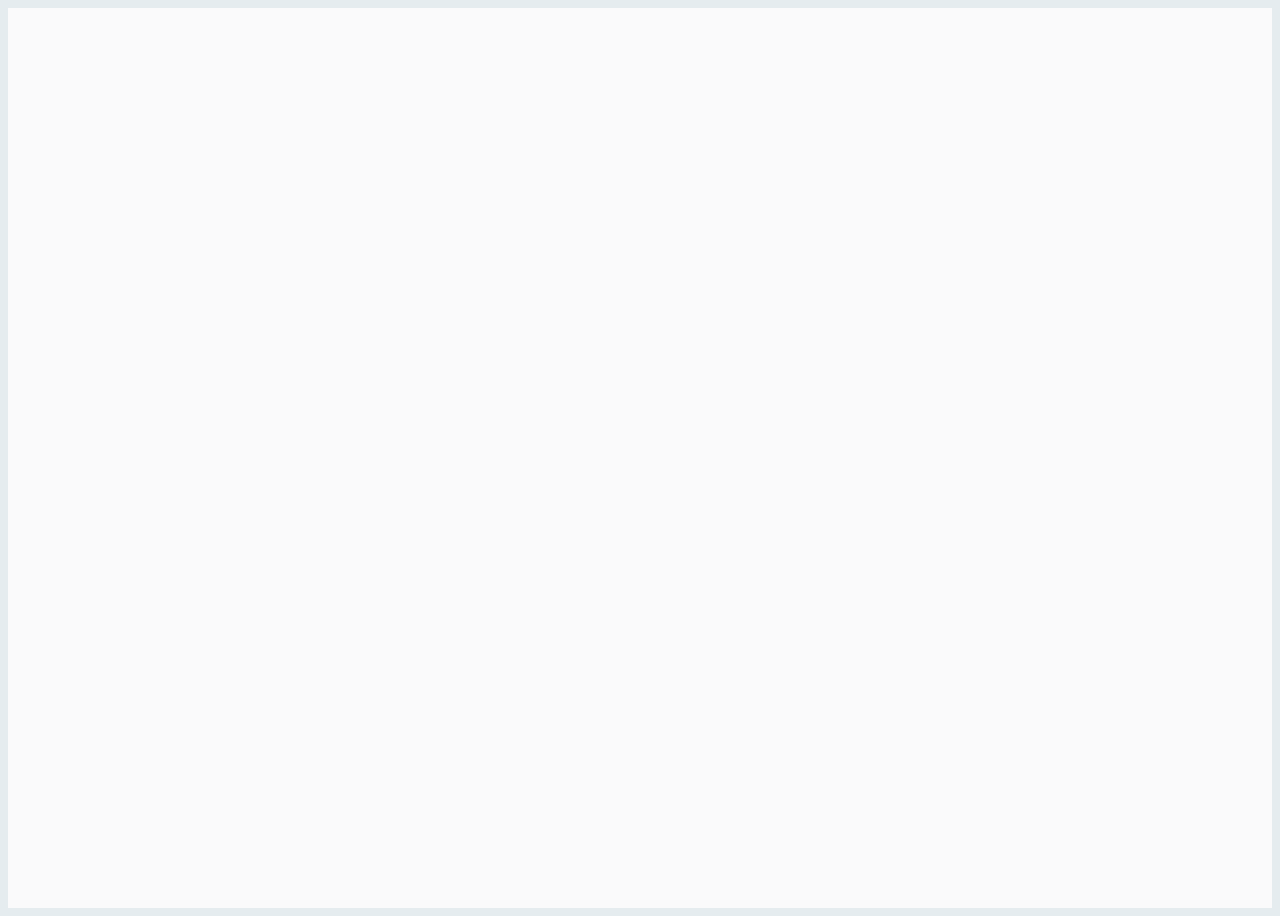
==== commit 400d4344: "Update index.html" ====
--- a/index.html
+++ b/index.html
@@ -23,662 +23,4 @@
             
             
             
-            <div class="harsh13">
-             <div class="harsh12">
-              <svg xmlns="http://www.w3.org/2000/svg" viewBox="0 0 512 512">
-               <path xmlns="http://www.w3.org/2000/svg" d="M512 503.5H381.7a48 48 0 01-45.3-32.1L265 268.1l-9-25.5 2.7-124.6L338.2 8.5l23.5 67.1L512 503.5z" fill="#0473ff" data-original="#28b446" />
-               <path xmlns="http://www.w3.org/2000/svg" fill="#0473ff" data-original="#219b38" d="M361.7 75.6L265 268.1l-9-25.5 2.7-124.6L338.2 8.5z" />
-               <path xmlns="http://www.w3.org/2000/svg" d="M338.2 8.5l-82.2 234-80.4 228.9a48 48 0 01-45.3 32.1H0l173.8-495h164.4z" fill="#0473ff" data-original="#518ef8" />
-              </svg>
-              Milao
-             </div>
-             <div class="header-menu">
-              <a href="#" class="active">Find Job</a>
-              <a href="#">Company Review</a>
-              <a href="#">Find Salaries</a>
-             </div>
-             <div class="harsh15">
-              <div class="dark-light">
-               <svg viewBox="0 0 24 24" stroke="currentColor" stroke-width="1.5" fill="none" stroke-linecap="round" stroke-linejoin="round">
-                <path d="M21 12.79A9 9 0 1111.21 3 7 7 0 0021 12.79z" /></svg>
-              </div>
-              <div class="harsh14">
-               <svg xmlns="http://www.w3.org/2000/svg" viewBox="0 0 24 24" fill="none" stroke="currentColor" stroke-width="2" stroke-linecap="round" stroke-linejoin="round" class="feather feather-square">
-                <rect x="3" y="3" width="18" height="18" rx="2" ry="2" /></svg>
-              </div>
-              <img class="user-profile" src="https://s3-us-west-2.amazonaws.com/s.cdpn.io/3364143/download+%283%29+%281%29.png" alt="">
-              <div class="user-name">Suhayel Nasim</div>
-             </div>
-            </div>
-            <div class="harsh16">
-             <div class="harsh17">
-              <div class="harsh18">
-               <input type="text" class="search-box" autofocus />
-               <div class="search item">Product Designer
-                <svg xmlns="http://www.w3.org/2000/svg" viewBox="0 0 24 24" fill="none" stroke="currentColor" stroke-width="3" stroke-linecap="round" stroke-linejoin="round" class="feather feather-x">
-                 <path d="M18 6L6 18M6 6l12 12" /></svg>
-               </div>
-               <div class="search item">UI Designer
-                <svg xmlns="http://www.w3.org/2000/svg" viewBox="0 0 24 24" fill="none" stroke="currentColor" stroke-width="3" stroke-linecap="round" stroke-linejoin="round" class="feather feather-x">
-                 <path d="M18 6L6 18M6 6l12 12" /></svg>
-               </div>
-              </div>
-              <div class="search-location">
-               <svg xmlns="http://www.w3.org/2000/svg" viewBox="0 0 24 24" fill="none" stroke="currentColor" stroke-width="2" stroke-linecap="round" stroke-linejoin="round" class="feather feather-map-pin">
-                <path d="M21 10c0 7-9 13-9 13s-9-6-9-13a9 9 0 0118 0z" />
-                <circle cx="12" cy="10" r="3" />
-               </svg>
-               Londontowne, MD
-              </div>
-              <div class="search-job">
-               <svg xmlns="http://www.w3.org/2000/svg" viewBox="0 0 24 24" fill="none" stroke="currentColor" stroke-width="2" stroke-linecap="round" stroke-linejoin="round" class="feather feather-briefcase">
-                <rect x="2" y="7" width="20" height="14" rx="2" ry="2" />
-                <path d="M16 21V5a2 2 0 00-2-2h-4a2 2 0 00-2 2v16" /></svg>
-               <input type="text" placeholder="Job Type">
-              </div>
-              <div class="search-salary">
-               <svg viewBox="0 0 24 24" xmlns="http://www.w3.org/2000/svg" stroke="currentColor" fill="currentColor" stroke-width=".4">
-                <path d="M12.6 18H9.8a.8.8 0 010-1.5h2.8a.9.9 0 000-1.8h-1.2a2.4 2.4 0 010-4.7h2.8a.8.8 0 010 1.5h-2.8a.9.9 0 000 1.8h1.2a2.4 2.4 0 010 4.7z" stroke="currentColor" />
-                <path d="M12 20a.8.8 0 01-.8-.8v-2a.8.8 0 011.6 0v2c0 .5-.4.8-.8.8zM12 11.5a.8.8 0 01-.8-.8v-2a.8.8 0 011.6 0v2c0 .5-.4.8-.8.8z" stroke="currentColor" />
-                <path d="M21.3 23H2.6A2.8 2.8 0 010 20.2V3.9C0 2.1 1.2 1 2.8 1h18.4C22.9 1 24 2.2 24 3.8v16.4c0 1.6-1.2 2.8-2.8 2.8zM2.6 2.5c-.6 0-1.2.6-1.2 1.3v16.4c0 .7.6 1.3 1.3 1.3h18.4c.7 0 1.3-.6 1.3-1.3V3.9c0-.7-.6-1.3-1.3-1.3z" stroke="currentColor" />
-                <path d="M23.3 6H.6a.8.8 0 010-1.5h22.6a.8.8 0 010 1.5z" stroke="currentColor" /></svg>
-               <input type="text" placeholder="Salary Range">
-              </div>
-              <button class="search-button">Find Job</button>
-             </div>
-             <div class="main-container">
-              <div class="harsh19">
-               <div class="alert">
-                <div class="alert-title">Create Job Alert</div>
-                <div class="alert-subtitle">Create a job alert now and never miss a job</div>
-                <input type="text" placeholder="Enter job keyword">
-                <button class="search-buttons">Create Job Alerts</button>
-               </div>
-               <div class="job-time">
-                <div class="job-time-title">Type of Employment</div>
-                <div class="job-wrapper">
-                 <div class="type-container">
-                  <input type="checkbox" id="job1" class="job-style" checked>
-                  <label for="job1">Full Time Jobs</label>
-                  <span class="job-number">56</span>
-                 </div>
-                 <div class="type-container">
-                  <input type="checkbox" id="job2" class="job-style">
-                  <label for="job2">Part Time Jobs</label>
-                  <span class="job-number">43</span>
-                 </div>
-                 <div class="type-container">
-                  <input type="checkbox" id="job3" class="job-style">
-                  <label for="job3">Remote Jobs</label>
-                  <span class="job-number">24</span>
-                 </div>
-                 <div class="type-container">
-                  <input type="checkbox" id="job4" class="job-style">
-                  <label for="job4">Internship Jobs</label>
-                  <span class="job-number">27</span>
-                 </div>
-                 <div class="type-container">
-                  <input type="checkbox" id="job5" class="job-style">
-                  <label for="job5">Contract</label>
-                  <span class="job-number">76</span>
-                 </div>
-                 <div class="type-container">
-                  <input type="checkbox" id="job6" class="job-style">
-                  <label for="job6">Training Jobs</label>
-                  <span class="job-number">28</span>
-                 </div>
-                </div>
-               </div>
-               <div class="job-time">
-                <div class="job-time-title">Seniority Level</div>
-                <div class="job-wrapper">
-                 <div class="type-container">
-                  <input type="checkbox" id="job7" class="job-style">
-                  <label for="job7">Student Level</label>
-                  <span class="job-number">98</span>
-                 </div>
-                 <div class="type-container">
-                  <input type="checkbox" id="job8" class="job-style">
-                  <label for="job8">Entry Level</label>
-                  <span class="job-number">44</span>
-                 </div>
-                 <div class="type-container">
-                  <input type="checkbox" id="job9" class="job-style" checked>
-                  <label for="job9">Mid Level</label>
-                  <span class="job-number">35</span>
-                 </div>
-                 <div class="type-container">
-                  <input type="checkbox" id="job10" class="job-style" checked>
-                  <label for="job10">Senior Level</label>
-                  <span class="job-number">29</span>
-                 </div>
-                 <div class="type-container">
-                  <input type="checkbox" id="job11" class="job-style">
-                  <label for="job11">Directors</label>
-                  <span class="job-number">26</span>
-                 </div>
-                 <div class="type-container">
-                  <input type="checkbox" id="job12" class="job-style">
-                  <label for="job12">VP or Above</label>
-                  <span class="job-number">56</span>
-                 </div>
-                </div>
-               </div>
-               <div class="job-time">
-                <div class="job-time-title">Salary Range</div>
-                <div class="job-wrapper">
-                 <div class="type-container">
-                  <input type="checkbox" id="job1" class="job-style">
-                  <label for="job1">$700 - $1000</label>
-                  <span class="job-number">49</span>
-                 </div>
-                 <div class="type-container">
-                  <input type="checkbox" id="job2" class="job-style">
-                  <label for="job2">$1000 - $1200</label>
-                  <span class="job-number">67</span>
-                 </div>
-                 <div class="type-container">
-                  <input type="checkbox" id="job3" class="job-style">
-                  <label for="job3">$1200 - $1400</label>
-                  <span class="job-number">24</span>
-                 </div>
-                 <div class="type-container">
-                  <input type="checkbox" id="job4" class="job-style">
-                  <label for="job4">$1500 - $1800</label>
-                  <span class="job-number">27</span>
-                 </div>
-                 <div class="type-container">
-                  <input type="checkbox" id="job5" class="job-style" checked>
-                  <label for="job5">$2000 - $3000</label>
-                  <span class="job-number">76</span>
-                 </div>
-                 <div class="type-container">
-                  <input type="checkbox" id="job6" class="job-style" checked>
-                  <label for="job6">$3000 - $4000</label>
-                  <span class="job-number">22</span>
-                 </div>
-                 <div class="type-container">
-                  <input type="checkbox" id="job6" class="job-style">
-                  <label for="job6">$4000 - $5000</label>
-                  <span class="job-number">18</span>
-                 </div>
-                </div>
-               </div>
-              </div>
-              <div class="searched-jobs">
-               <div class="searched-bar">
-                <div class="searched-show">Showing 46 Jobs</div>
-                <div class="searched-sort">Sort by: <span class="post-time">Newest Post </span><span class="menu-icon">▼</span></div>
-               </div>
-               <div class="job-cards">
-                <div class="job-card">
-                 <div class="job-card-header">
-                  <svg viewBox="0 -13 512 512" xmlns="http://www.w3.org/2000/svg" style="background-color:#2e2882">
-                   <g fill="#feb0a5">
-                    <path d="M256 92.5l127.7 91.6L512 92 383.7 0 256 91.5 128.3 0 0 92l128.3 92zm0 0M256 275.9l-127.7-91.5L0 276.4l128.3 92L256 277l127.7 91.5 128.3-92-128.3-92zm0 0" />
-                    <path d="M127.7 394.1l128.4 92 128.3-92-128.3-92zm0 0" />
-                   </g>
-                   <path d="M512 92L383.7 0 256 91.5v1l127.7 91.6zm0 0M512 276.4l-128.3-92L256 275.9v1l127.7 91.5zm0 0M256 486.1l128.4-92-128.3-92zm0 0" fill="#feb0a5" />
-                  </svg>
-                  <div class="menu-dot"></div>
-                 </div>
-                 <div class="job-card-title">UI / UX Designer</div>
-                 <div class="job-card-subtitle">
-                  The User Experience Designer position exists to create compelling and digital user experience through excellent design...
-                 </div>
-                 <div class="job-detail-buttons">
-                  <button class="search-buttons detail-button">Full Time</button>
-                  <button class="search-buttons detail-button">Min. 1 Year</button>
-                  <button class="search-buttons detail-button">Senior Level</button>
-                 </div>
-                 <div class="job-card-buttons">
-                  <button class="search-buttons card-buttons">Apply Now</button>
-                  <button class="search-buttons card-buttons-msg">Messages</button>
-                 </div>
-                </div>
-                <div class="job-card">
-                 <div class="job-card-header">
-                  <svg xmlns="http://www.w3.org/2000/svg" viewBox="0 0 32 32" style="background-color:#f76754">
-                   <path xmlns="http://www.w3.org/2000/svg" d="M0 .5h4.2v23H0z" fill="#042b48" data-original="#212121" />
-                   <path xmlns="http://www.w3.org/2000/svg" d="M15.4.5a8.6 8.6 0 100 17.2 8.6 8.6 0 000-17.2z" fill="#fefefe" data-original="#f4511e" /></svg>
-                  <div class="menu-dot"></div>
-                 </div>
-                 <div class="job-card-title">Sr. Product Designer</div>
-                 <div class="job-card-subtitle">
-                  The User Experience Designer position exists to create compelling and digital user experience through excellent design...
-                 </div>
-                 <div class="job-detail-buttons">
-                  <button class="search-buttons detail-button">Full Time</button>
-                  <button class="search-buttons detail-button">Min. 1 Year</button>
-                  <button class="search-buttons detail-button">Senior Level</button>
-                 </div>
-                 <div class="job-card-buttons">
-                  <button class="search-buttons card-buttons">Apply Now</button>
-                  <button class="search-buttons card-buttons-msg">Messages</button>
-                 </div>
-                </div>
-                <div class="job-card">
-                 <div class="job-card-header">
-                  <svg xmlns="http://www.w3.org/2000/svg" viewBox="0 0 512 512" fill="#fff" style="background-color:#55acee">
-                   <path d="M512 97.2c-19 8.4-39.3 14-60.5 16.6 21.8-13 38.4-33.4 46.2-58a209.8 209.8 0 01-66.6 25.4A105 105 0 00249.5 153c0 8.3.8 16.3 2.5 24A297.1 297.1 0 0135.6 67 105.1 105.1 0 0068 207.4c-16.9-.3-33.4-5.2-47.4-12.9v1.1c0 51 36.4 93.4 84 103.2-8.5 2.3-17.8 3.4-27.4 3.4-6.8 0-13.5-.3-20-1.8a106 106 0 0098.2 73.2A211 211 0 010 416.9 295.5 295.5 0 00161 464c193.2 0 298.8-160 298.8-298.7 0-4.6-.2-9.1-.4-13.6A209.4 209.4 0 00512 97.2z" /></svg>
-                  <div class="menu-dot"></div>
-                 </div>
-                 <div class="job-card-title">User Experience Designer</div>
-                 <div class="job-card-subtitle">
-                  The User Experience Designer position exists to create compelling and digital user experience through excellent design...
-                 </div>
-                 <div class="job-detail-buttons">
-                  <button class="search-buttons detail-button">Full Time</button>
-                  <button class="search-buttons detail-button">Min. 1 Year</button>
-                  <button class="search-buttons detail-button">Senior Level</button>
-                 </div>
-                 <div class="job-card-buttons">
-                  <button class="search-buttons card-buttons">Apply Now</button>
-                  <button class="search-buttons card-buttons-msg">Messages</button>
-                 </div>
-                </div>
-                <div class="job-card">
-                 <div class="job-card-header">
-                  <svg viewBox="0 0 24 24" xmlns="http://www.w3.org/2000/svg" fill="#fff" style="background-color:#1e1f26">
-                   <path d="M24 7.6c0-.3 0-.5-.4-.6C12.2.2 12.4-.3 11.6 0 3 5.5.6 6.7.2 7.1c-.3.3-.2.8-.2 8.3 0 .9 7.7 5.5 11.5 8.4.4.3.8.2 1 0 11.2-8 11.5-7.6 11.5-8.4V7.6zm-1.5 6.5l-3.9-2.4L22.5 9zm-5.3-3.2l-4.5-2.7V2L22 7.6zM12 14.5l-3.9-2.7L12 9.5l3.9 2.3zm-.8-12.4v6L6.8 11 2.1 7.6zm-5.8 9.6l-3.9 2.4V9zm1.3 1l4.5 3.1v6l-9-6.3zm6 9.1v-6l4.6-3.1 4.6 2.8z" /></svg>
-                  <div class="menu-dot"></div>
-                 </div>
-                 <div class="job-card-title">Product Designer</div>
-                 <div class="job-card-subtitle">
-                  The User Experience Designer position exists to create compelling and digital user experience through excellent design...
-                 </div>
-                 <div class="job-detail-buttons">
-                  <button class="search-buttons detail-button">Full Time</button>
-                  <button class="search-buttons detail-button">Min. 1 Year</button>
-                  <button class="search-buttons detail-button">Senior Level</button>
-                 </div>
-                 <div class="job-card-buttons">
-                  <button class="search-buttons card-buttons">Apply Now</button>
-                  <button class="search-buttons card-buttons-msg">Messages</button>
-                 </div>
-                </div>
-                <div class="job-card">
-                 <div class="job-card-header">
-                  <svg viewBox="0 0 24 24" xmlns="http://www.w3.org/2000/svg" style="background-color:#ffe80f">
-                   <path d="M9.5 9.3l-.7 2h1.4z" />
-                   <path d="M12 1C5.4 1 0 5.2 0 10.4c0 3.4 2.2 6.3 5.6 8-1.3 4.4-1.3 4.4-1 4.6.2.1.5 0 5.3-3.4l2.1.2c6.6 0 12-4.2 12-9.4S18.6 1 12 1zM6 13c0 .4-.3.7-.6.7s-.7-.3-.7-.7V9H3.6c-.4 0-.7-.4-.7-.7s.3-.7.7-.7H7c.4 0 .7.3.7.7s-.3.6-.7.6h-1zm5.4.7c-.7 0-.6-.6-.9-1.2h-2c-.4.6-.3 1.2-1 1.2s-.8-.4-.6-1.1l1.6-4.3a1 1 0 011-.7c.4 0 .8.3.9.7 1 3.4 2.6 5.4 1 5.4zm4-.1h-2.2c-1.2 0-.5-1.6-.7-5.3 0-.4.3-.7.7-.7s.7.3.7.7v4h1.5c.3 0 .6.3.6.6 0 .4-.3.7-.6.7zm5.4-.5l-.3.4c-1 .7-1.6-1.4-2.6-2.3l-.2.3V13c0 .4-.3.7-.7.7a.7.7 0 01-.7-.7V8.3a.7.7 0 011.4 0v1.5c1.3-1 2-2.7 2.8-2 .8.9-.9 1.6-1.5 2.5 1.6 2.2 1.9 2.3 1.8 2.8z" /></svg>
-                  <div class="menu-dot"></div>
-                 </div>
-                 <div class="job-card-title">UI / UX Designer</div>
-                 <div class="job-card-subtitle">
-                  The User Experience Designer position exists to create compelling and digital user experience through excellent design...
-                 </div>
-                 <div class="job-detail-buttons">
-                  <button class="search-buttons detail-button">Full Time</button>
-                  <button class="search-buttons detail-button">Min. 1 Year</button>
-                  <button class="search-buttons detail-button">Senior Level</button>
-                 </div>
-                 <div class="job-card-buttons">
-                  <button class="search-buttons card-buttons">Apply Now</button>
-                  <button class="search-buttons card-buttons-msg">Messages</button>
-                 </div>
-                </div>
-                <div class="job-card">
-                 <div class="job-card-header">
-                  <svg viewBox="0 0 24 24" xmlns="http://www.w3.org/2000/svg" style="background-color: #fe5b5f">
-                   <path d="M12 20.6c-1.4 1.5-3.1 3-5.1 3.3-2 .8-5.9-1.3-5.9-5 0-2.5 3.2-8 6.6-15.1C8.5 1.9 9.4 0 12 0c2.6 0 3.5 1.8 4.6 4C23 17 23 17.7 23 19c0 4.4-5.5 8-11 1.7zm9.5-1.7c0-2-6.4-14.4-6.5-14.5-.9-1.9-1.4-2.9-3-2.9-1.8 0-2.3 1.5-3.2 3.2C2.5 17.2 2.5 18 2.5 19c0 3 3.7 6 8.5.6-2-2.6-3-4.8-3-6.6 0-2.7 2-4.2 4-4.2s4 1.5 4 4.2c0 1.8-1 4-3 6.6 4.6 5.2 8.5 2.5 8.5-.6zM12 10.2c-1.2 0-2.5.9-2.5 2.7 0 1.4.9 3.3 2.5 5.4 1.6-2.1 2.5-4 2.5-5.4 0-1.8-1.3-2.7-2.5-2.7z" fill="#fff" /></svg>
-                  <div class="menu-dot"></div>
-                 </div>
-                 <div class="job-card-title">UI Developer</div>
-                 <div class="job-card-subtitle">
-                  The User Experience Designer position exists to create compelling and digital user experience through excellent design...
-                 </div>
-                 <div class="job-detail-buttons">
-                  <button class="search-buttons detail-button">Full Time</button>
-                  <button class="search-buttons detail-button">Min. 1 Year</button>
-                  <button class="search-buttons detail-button">Senior Level</button>
-                 </div>
-                 <div class="job-card-buttons">
-                  <button class="search-buttons card-buttons">Apply Now</button>
-                  <button class="search-buttons card-buttons-msg">Messages</button>
-                 </div>
-                </div>
-                <div class="job-card">
-                 <div class="job-card-header">
-                  <svg viewBox="0 0 24 24" xmlns="http://www.w3.org/2000/svg" style="background-color: #5c6bc0">
-                   <g fill="#fff">
-                    <path d="M3.6 21.2h14.2l-.6-2.2 5.8 5V2.5C23 1 21.8 0 20.4 0H3.6A2.6 2.6 0 001 2.5v16.2c0 1.4 1.2 2.5 2.6 2.5zM14 5.7zM6.5 7C8.3 5.6 10 5.7 10 5.7l.2.1c-2.3.6-3.3 1.6-3.3 1.6.1 0 4.6-2.7 10.1 0 0 0-1-1-3.1-1.5l.2-.2c.3 0 1.8 0 3.5 1.3 0 0 1.8 3.1 1.8 7 0 0-1.1 1.6-4 1.7l-.7-1a4 4 0 002.2-1.4c-3.2 2-6 1.7-9.3.3h-.1l-.4-.2s.6 1 2.2 1.4l-.8 1c-2.8 0-3.8-1.8-3.8-1.8 0-3.9 1.8-7 1.8-7z" />
-                    <path d="M14.3 12.8c.7 0 1.3-.6 1.3-1.4 0-.7-.6-1.3-1.3-1.3a1.3 1.3 0 000 2.7zM9.7 12.8c.7 0 1.3-.6 1.3-1.4 0-.7-.6-1.3-1.3-1.3a1.3 1.3 0 000 2.7z" />
-                   </g>
-                  </svg>
-                  <div class="menu-dot"></div>
-                 </div>
-                 <div class="job-card-title">User Interface Designer</div>
-                 <div class="job-card-subtitle">
-                  The User Experience Designer position exists to create compelling and digital user experience through excellent design...
-                 </div>
-                 <div class="job-detail-buttons">
-                  <button class="search-buttons detail-button">Full Time</button>
-                  <button class="search-buttons detail-button">Min. 1 Year</button>
-                  <button class="search-buttons detail-button">Senior Level</button>
-                 </div>
-                 <div class="job-card-buttons">
-                  <button class="search-buttons card-buttons">Apply Now</button>
-                  <button class="search-buttons card-buttons-msg">Messages</button>
-                 </div>
-                </div>
-                <div class="job-card">
-                 <div class="job-card-header">
-                  <svg viewBox="0 0 24 24" xmlns="http://www.w3.org/2000/svg" fill="#fff" style="background-color:#ea4c88">
-                   <path d="M16.4 23.2C28.6 18.2 25.2 0 12 0a12 12 0 104.4 23.2zM5.3 20c.8-1.5 3.6-5.5 8.3-7 1 2.6 1.7 5.5 1.7 8.8-3.5 1.2-7.3.4-10-1.8zm11.5 1.2a27 27 0 00-1.7-8.4c2-.4 4.5-.2 7.2 1-.6 3.2-2.6 6-5.5 7.4zm5.7-9c-3-1.1-5.7-1.3-8-.8a28 28 0 00-1.1-2.3 20 20 0 006.5-4c1.7 1.9 2.7 4.3 2.6 7zM18.9 4c-.9.8-2.9 2.4-6.3 3.8A28 28 0 008 2.3C11.6.8 15.8 1.4 19 4zM6.6 3c.8.7 2.7 2.5 4.5 5.3a33 33 0 01-9.4 1.5c.6-3 2.4-5.4 4.9-6.9zm-5 8.3c4.2-.1 7.6-.8 10.3-1.7l1.1 2.1A17.4 17.4 0 004.2 19c-1.8-2-2.8-4.7-2.7-7.6z" /></svg>
-                  <div class="menu-dot"></div>
-                 </div>
-                 <div class="job-card-title">UI / UX Designer</div>
-                 <div class="job-card-subtitle">
-                  The User Experience Designer position exists to create compelling and digital user experience through excellent design...
-                 </div>
-                 <div class="job-detail-buttons">
-                  <button class="search-buttons detail-button">Full Time</button>
-                  <button class="search-buttons detail-button">Min. 1 Year</button>
-                  <button class="search-buttons detail-button">Senior Level</button>
-                 </div>
-                 <div class="job-card-buttons">
-                  <button class="search-buttons card-buttons">Apply Now</button>
-                  <button class="search-buttons card-buttons-msg">Messages</button>
-                 </div>
-                </div>
-                <div class="job-card">
-                 <div class="job-card-header">
-                  <svg xmlns="http://www.w3.org/2000/svg" viewBox="0 0 512 512">
-                   <path d="M113.5 309.4L95.6 376l-65 1.4A254.9 254.9 0 010 256c0-42.5 10.3-82.5 28.6-117.7l58 10.6 25.4 57.6a152.2 152.2 0 001.5 103z" fill="#fbbb00" />
-                   <path d="M507.5 208.2a256.3 256.3 0 01-91.2 247.4l-73-3.7-10.4-64.5c29.9-17.6 53.3-45 65.6-78H261.6V208.3h246z" fill="#518ef8" />
-                   <path d="M416.3 455.6a256 256 0 01-385.8-78.3l83-67.9a152.2 152.2 0 00219.4 78l83.4 68.2z" fill="#28b446" />
-                   <path d="M419.4 59l-83 67.8A152.3 152.3 0 00112 206.5l-83.4-68.2a256 256 0 01390.8-79.4z" fill="#f14336" /></svg>
-                  <div class="menu-dot"></div>
-                 </div>
-                 <div class="job-card-title">UX Designer</div>
-                 <div class="job-card-subtitle">
-                  The User Experience Designer position exists to create compelling and digital user experience through excellent design...
-                 </div>
-                 <div class="job-detail-buttons">
-                  <button class="search-buttons detail-button">Full Time</button>
-                  <button class="search-buttons detail-button">Min. 1 Year</button>
-                  <button class="search-buttons detail-button">Senior Level</button>
-                 </div>
-                 <div class="job-card-buttons">
-                  <button class="search-buttons card-buttons">Apply Now</button>
-                  <button class="search-buttons card-buttons-msg">Messages</button>
-                 </div>
-                </div>
-               </div>
-               <div class="job-overview">
-                <div class="job-overview-cards">
-                 <div class="job-overview-card">
-                  <div class="job-card overview-card">
-                   <div class="overview-wrapper">
-                    <svg viewBox="0 -13 512 512" xmlns="http://www.w3.org/2000/svg" style="background-color:#2e2882">
-                   <g fill="#feb0a5" >
-                    <path d="M256 92.5l127.7 91.6L512 92 383.7 0 256 91.5 128.3 0 0 92l128.3 92zm0 0M256 275.9l-127.7-91.5L0 276.4l128.3 92L256 277l127.7 91.5 128.3-92-128.3-92zm0 0" />
-                    <path d="M127.7 394.1l128.4 92 128.3-92-128.3-92zm0 0" />
-                   </g>
-                   <path d="M512 92L383.7 0 256 91.5v1l127.7 91.6zm0 0M512 276.4l-128.3-92L256 275.9v1l127.7 91.5zm0 0M256 486.1l128.4-92-128.3-92zm0 0" fill="#feb0a5" />
-                  </svg>
-                    <div class="overview-detail">
-                     <div class="job-card-title">UI / UX Designer</div>
-                     <div class="job-card-subtitle">
-                      2972 Westheimer Rd. Santa Ana.
-                     </div>
-                    </div>
-                    <svg class="heart" xmlns="http://www.w3.org/2000/svg" viewBox="0 0 24 24" fill="none" stroke="currentColor" stroke-width="2" stroke-linecap="round" stroke-linejoin="round" class="feather feather-heart">
-                     <path d="M20.8 4.6a5.5 5.5 0 00-7.7 0l-1.1 1-1-1a5.5 5.5 0 00-7.8 7.8l1 1 7.8 7.8 7.8-7.7 1-1.1a5.5 5.5 0 000-7.8z" /></svg>
-                   </div>
-                   <div class="job-overview-buttons">
-                    <div class="search-buttons time-button">Full Time</div>
-                    <div class="search-buttons level-button">Senior Level</div>
-                    <div class="job-stat">New</div>
-                    <div class="job-day">4d</div>
-                   </div>
-                  </div>
-                 </div>
-                 <div class="job-overview-card">
-                  <div class="job-card overview-card">
-                   <div class="overview-wrapper">
-                    <svg xmlns="http://www.w3.org/2000/svg" viewBox="0 0 32 32" style="background-color:#f76754">
-                   <path xmlns="http://www.w3.org/2000/svg" d="M0 .5h4.2v23H0z" fill="#042b48" data-original="#212121" />
-                   <path xmlns="http://www.w3.org/2000/svg" d="M15.4.5a8.6 8.6 0 100 17.2 8.6 8.6 0 000-17.2z" fill="#fefefe" data-original="#f4511e" /></svg>
-                    <div class="overview-detail">
-                     <div class="job-card-title">Sr. Product Designer</div>
-                     <div class="job-card-subtitle">
-                      1901 Thornridge Cir.Shiloh, Hawaii.
-                     </div>
-                    </div>
-                    <svg class="heart" xmlns="http://www.w3.org/2000/svg" viewBox="0 0 24 24" fill="none" stroke="currentColor" stroke-width="2" stroke-linecap="round" stroke-linejoin="round" class="feather feather-heart">
-                     <path d="M20.8 4.6a5.5 5.5 0 00-7.7 0l-1.1 1-1-1a5.5 5.5 0 00-7.8 7.8l1 1 7.8 7.8 7.8-7.7 1-1.1a5.5 5.5 0 000-7.8z" /></svg>
-                   </div>
-                   <div class="job-overview-buttons">
-                    <div class="search-buttons time-button">Full Time</div>
-                    <div class="search-buttons level-button">Senior Level</div>
-                    <div class="job-stat">New</div>
-                    <div class="job-day">4d</div>
-                   </div>
-                  </div>
-                 </div>
-                 <div class="job-overview-card">
-                  <div class="job-card overview-card">
-                   <div class="overview-wrapper">
-                    <svg xmlns="http://www.w3.org/2000/svg" viewBox="0 0 512 512" fill="#fff" style="background-color:#55acee">
-                   <path d="M512 97.2c-19 8.4-39.3 14-60.5 16.6 21.8-13 38.4-33.4 46.2-58a209.8 209.8 0 01-66.6 25.4A105 105 0 00249.5 153c0 8.3.8 16.3 2.5 24A297.1 297.1 0 0135.6 67 105.1 105.1 0 0068 207.4c-16.9-.3-33.4-5.2-47.4-12.9v1.1c0 51 36.4 93.4 84 103.2-8.5 2.3-17.8 3.4-27.4 3.4-6.8 0-13.5-.3-20-1.8a106 106 0 0098.2 73.2A211 211 0 010 416.9 295.5 295.5 0 00161 464c193.2 0 298.8-160 298.8-298.7 0-4.6-.2-9.1-.4-13.6A209.4 209.4 0 00512 97.2z" /></svg>
-                    <div class="overview-detail">
-                     <div class="job-card-title">User Experience Designer</div>
-                     <div class="job-card-subtitle">
-                      414 Parker Rd. Allentown, New york
-                     </div>
-                    </div>
-                    <svg class="heart" xmlns="http://www.w3.org/2000/svg" viewBox="0 0 24 24" fill="none" stroke="currentColor" stroke-width="2" stroke-linecap="round" stroke-linejoin="round" class="feather feather-heart">
-                     <path d="M20.8 4.6a5.5 5.5 0 00-7.7 0l-1.1 1-1-1a5.5 5.5 0 00-7.8 7.8l1 1 7.8 7.8 7.8-7.7 1-1.1a5.5 5.5 0 000-7.8z" /></svg>
-                   </div>
-                   <div class="job-overview-buttons">
-                    <div class="search-buttons time-button">Full Time</div>
-                    <div class="search-buttons level-button">Senior Level</div>
-                    <div class="job-stat">New</div>
-                    <div class="job-day">4d</div>
-                   </div>
-                  </div>
-                 </div>
-                 <div class="job-overview-card">
-                  <div class="job-card overview-card">
-                   <div class="overview-wrapper">
-                    <svg viewBox="0 0 24 24" xmlns="http://www.w3.org/2000/svg" fill="#fff" style="background-color:#1e1f26">
-                   <path d="M24 7.6c0-.3 0-.5-.4-.6C12.2.2 12.4-.3 11.6 0 3 5.5.6 6.7.2 7.1c-.3.3-.2.8-.2 8.3 0 .9 7.7 5.5 11.5 8.4.4.3.8.2 1 0 11.2-8 11.5-7.6 11.5-8.4V7.6zm-1.5 6.5l-3.9-2.4L22.5 9zm-5.3-3.2l-4.5-2.7V2L22 7.6zM12 14.5l-3.9-2.7L12 9.5l3.9 2.3zm-.8-12.4v6L6.8 11 2.1 7.6zm-5.8 9.6l-3.9 2.4V9zm1.3 1l4.5 3.1v6l-9-6.3zm6 9.1v-6l4.6-3.1 4.6 2.8z" /></svg>
-                    <div class="overview-detail">
-                     <div class="job-card-title">Product Designer</div>
-                     <div class="job-card-subtitle">
-                      4517 Washington Ave. Syracuse.
-                     </div>
-                    </div>
-                    <svg class="heart" xmlns="http://www.w3.org/2000/svg" viewBox="0 0 24 24" fill="none" stroke="currentColor" stroke-width="2" stroke-linecap="round" stroke-linejoin="round" class="feather feather-heart">
-                     <path d="M20.8 4.6a5.5 5.5 0 00-7.7 0l-1.1 1-1-1a5.5 5.5 0 00-7.8 7.8l1 1 7.8 7.8 7.8-7.7 1-1.1a5.5 5.5 0 000-7.8z" /></svg>
-                   </div>
-                   <div class="job-overview-buttons">
-                    <div class="search-buttons time-button">Full Time</div>
-                    <div class="search-buttons level-button">Senior Level</div>
-                    <div class="job-stat">New</div>
-                    <div class="job-day">4d</div>
-                   </div>
-                  </div>
-                 </div>
-                 <div class="job-overview-card">
-                  <div class="job-card overview-card">
-                   <div class="overview-wrapper">
-                   <svg viewBox="0 0 24 24" xmlns="http://www.w3.org/2000/svg" style="background-color:#ffe80f">
-                   <path d="M9.5 9.3l-.7 2h1.4z" />
-                   <path d="M12 1C5.4 1 0 5.2 0 10.4c0 3.4 2.2 6.3 5.6 8-1.3 4.4-1.3 4.4-1 4.6.2.1.5 0 5.3-3.4l2.1.2c6.6 0 12-4.2 12-9.4S18.6 1 12 1zM6 13c0 .4-.3.7-.6.7s-.7-.3-.7-.7V9H3.6c-.4 0-.7-.4-.7-.7s.3-.7.7-.7H7c.4 0 .7.3.7.7s-.3.6-.7.6h-1zm5.4.7c-.7 0-.6-.6-.9-1.2h-2c-.4.6-.3 1.2-1 1.2s-.8-.4-.6-1.1l1.6-4.3a1 1 0 011-.7c.4 0 .8.3.9.7 1 3.4 2.6 5.4 1 5.4zm4-.1h-2.2c-1.2 0-.5-1.6-.7-5.3 0-.4.3-.7.7-.7s.7.3.7.7v4h1.5c.3 0 .6.3.6.6 0 .4-.3.7-.6.7zm5.4-.5l-.3.4c-1 .7-1.6-1.4-2.6-2.3l-.2.3V13c0 .4-.3.7-.7.7a.7.7 0 01-.7-.7V8.3a.7.7 0 011.4 0v1.5c1.3-1 2-2.7 2.8-2 .8.9-.9 1.6-1.5 2.5 1.6 2.2 1.9 2.3 1.8 2.8z" /></svg>
-                    <div class="overview-detail">
-                     <div class="job-card-title">UI / UX Designer</div>
-                     <div class="job-card-subtitle">
-                      2711 Ash Dr. San Jose, South Dark.
-                     </div>
-                    </div>
-                    <svg class="heart" xmlns="http://www.w3.org/2000/svg" viewBox="0 0 24 24" fill="none" stroke="currentColor" stroke-width="2" stroke-linecap="round" stroke-linejoin="round" class="feather feather-heart">
-                     <path d="M20.8 4.6a5.5 5.5 0 00-7.7 0l-1.1 1-1-1a5.5 5.5 0 00-7.8 7.8l1 1 7.8 7.8 7.8-7.7 1-1.1a5.5 5.5 0 000-7.8z" /></svg>
-                   </div>
-                   <div class="job-overview-buttons">
-                    <div class="search-buttons time-button">Full Time</div>
-                    <div class="search-buttons level-button">Senior Level</div>
-                    <div class="job-stat">New</div>
-                    <div class="job-day">4d</div>
-                   </div>
-                  </div>
-                 </div>
-                 <div class="job-overview-card">
-                  <div class="job-card overview-card">
-                   <div class="overview-wrapper">
-                    <svg viewBox="0 0 24 24" xmlns="http://www.w3.org/2000/svg" style="background-color: #fe5b5f">
-                   <path d="M12 20.6c-1.4 1.5-3.1 3-5.1 3.3-2 .8-5.9-1.3-5.9-5 0-2.5 3.2-8 6.6-15.1C8.5 1.9 9.4 0 12 0c2.6 0 3.5 1.8 4.6 4C23 17 23 17.7 23 19c0 4.4-5.5 8-11 1.7zm9.5-1.7c0-2-6.4-14.4-6.5-14.5-.9-1.9-1.4-2.9-3-2.9-1.8 0-2.3 1.5-3.2 3.2C2.5 17.2 2.5 18 2.5 19c0 3 3.7 6 8.5.6-2-2.6-3-4.8-3-6.6 0-2.7 2-4.2 4-4.2s4 1.5 4 4.2c0 1.8-1 4-3 6.6 4.6 5.2 8.5 2.5 8.5-.6zM12 10.2c-1.2 0-2.5.9-2.5 2.7 0 1.4.9 3.3 2.5 5.4 1.6-2.1 2.5-4 2.5-5.4 0-1.8-1.3-2.7-2.5-2.7z" fill="#fff" /></svg>
-                    <div class="overview-detail">
-                     <div class="job-card-title">UI Developer</div>
-                     <div class="job-card-subtitle">
-                      1725 Preston Rd. Inglewood.
-                     </div>
-                    </div>
-                    <svg class="heart" xmlns="http://www.w3.org/2000/svg" viewBox="0 0 24 24" fill="none" stroke="currentColor" stroke-width="2" stroke-linecap="round" stroke-linejoin="round" class="feather feather-heart">
-                     <path d="M20.8 4.6a5.5 5.5 0 00-7.7 0l-1.1 1-1-1a5.5 5.5 0 00-7.8 7.8l1 1 7.8 7.8 7.8-7.7 1-1.1a5.5 5.5 0 000-7.8z" /></svg>
-                   </div>
-                   <div class="job-overview-buttons">
-                    <div class="search-buttons time-button">Full Time</div>
-                    <div class="search-buttons level-button">Senior Level</div>
-                    <div class="job-stat">New</div>
-                    <div class="job-day">4d</div>
-                   </div>
-                  </div>
-                 </div>
-                 <div class="job-overview-card">
-                  <div class="job-card overview-card">
-                   <div class="overview-wrapper">
-                    <svg viewBox="0 0 24 24" xmlns="http://www.w3.org/2000/svg" style="background-color: #5c6bc0">
-                   <g fill="#fff">
-                    <path d="M3.6 21.2h14.2l-.6-2.2 5.8 5V2.5C23 1 21.8 0 20.4 0H3.6A2.6 2.6 0 001 2.5v16.2c0 1.4 1.2 2.5 2.6 2.5zM14 5.7zM6.5 7C8.3 5.6 10 5.7 10 5.7l.2.1c-2.3.6-3.3 1.6-3.3 1.6.1 0 4.6-2.7 10.1 0 0 0-1-1-3.1-1.5l.2-.2c.3 0 1.8 0 3.5 1.3 0 0 1.8 3.1 1.8 7 0 0-1.1 1.6-4 1.7l-.7-1a4 4 0 002.2-1.4c-3.2 2-6 1.7-9.3.3h-.1l-.4-.2s.6 1 2.2 1.4l-.8 1c-2.8 0-3.8-1.8-3.8-1.8 0-3.9 1.8-7 1.8-7z" />
-                    <path d="M14.3 12.8c.7 0 1.3-.6 1.3-1.4 0-.7-.6-1.3-1.3-1.3a1.3 1.3 0 000 2.7zM9.7 12.8c.7 0 1.3-.6 1.3-1.4 0-.7-.6-1.3-1.3-1.3a1.3 1.3 0 000 2.7z" />
-                   </g>
-                  </svg>
-                    <div class="overview-detail">
-                     <div class="job-card-title">User Interface Designer</div>
-                     <div class="job-card-subtitle">
-                      2972 Westheimer Rd. Santa Ana.
-                     </div>
-                    </div>
-                    <svg class="heart" xmlns="http://www.w3.org/2000/svg" viewBox="0 0 24 24" fill="none" stroke="currentColor" stroke-width="2" stroke-linecap="round" stroke-linejoin="round" class="feather feather-heart">
-                     <path d="M20.8 4.6a5.5 5.5 0 00-7.7 0l-1.1 1-1-1a5.5 5.5 0 00-7.8 7.8l1 1 7.8 7.8 7.8-7.7 1-1.1a5.5 5.5 0 000-7.8z" /></svg>
-                   </div>
-                   <div class="job-overview-buttons">
-                    <div class="search-buttons time-button">Full Time</div>
-                    <div class="search-buttons level-button">Senior Level</div>
-                    <div class="job-stat">New</div>
-                    <div class="job-day">4d</div>
-                   </div>
-                  </div>
-                 </div>
-                  <div class="job-overview-card">
-                  <div class="job-card overview-card">
-                   <div class="overview-wrapper">
-                     <svg viewBox="0 0 24 24" xmlns="http://www.w3.org/2000/svg" fill="#fff" style="background-color:#ea4c88">
-                   <path d="M16.4 23.2C28.6 18.2 25.2 0 12 0a12 12 0 104.4 23.2zM5.3 20c.8-1.5 3.6-5.5 8.3-7 1 2.6 1.7 5.5 1.7 8.8-3.5 1.2-7.3.4-10-1.8zm11.5 1.2a27 27 0 00-1.7-8.4c2-.4 4.5-.2 7.2 1-.6 3.2-2.6 6-5.5 7.4zm5.7-9c-3-1.1-5.7-1.3-8-.8a28 28 0 00-1.1-2.3 20 20 0 006.5-4c1.7 1.9 2.7 4.3 2.6 7zM18.9 4c-.9.8-2.9 2.4-6.3 3.8A28 28 0 008 2.3C11.6.8 15.8 1.4 19 4zM6.6 3c.8.7 2.7 2.5 4.5 5.3a33 33 0 01-9.4 1.5c.6-3 2.4-5.4 4.9-6.9zm-5 8.3c4.2-.1 7.6-.8 10.3-1.7l1.1 2.1A17.4 17.4 0 004.2 19c-1.8-2-2.8-4.7-2.7-7.6z" /></svg>
-                    <div class="overview-detail">
-                     <div class="job-card-title">UI / UX Designer</div>
-                     <div class="job-card-subtitle">
-                      1976 Thornide Joshua. Andr Maria.
-                     </div>
-                    </div>
-                    <svg class="heart" xmlns="http://www.w3.org/2000/svg" viewBox="0 0 24 24" fill="none" stroke="currentColor" stroke-width="2" stroke-linecap="round" stroke-linejoin="round" class="feather feather-heart">
-                     <path d="M20.8 4.6a5.5 5.5 0 00-7.7 0l-1.1 1-1-1a5.5 5.5 0 00-7.8 7.8l1 1 7.8 7.8 7.8-7.7 1-1.1a5.5 5.5 0 000-7.8z" /></svg>
-                   </div>
-                   <div class="job-overview-buttons">
-                    <div class="search-buttons time-button">Full Time</div>
-                    <div class="search-buttons level-button">Senior Level</div>
-                    <div class="job-stat">New</div>
-                    <div class="job-day">4d</div>
-                   </div>
-                  </div>
-                 </div>
-                 <div class="job-overview-card">
-                  <div class="job-card overview-card">
-                   <div class="overview-wrapper">
-                    <svg xmlns="http://www.w3.org/2000/svg" viewBox="0 0 512 512">
-                   <path d="M113.5 309.4L95.6 376l-65 1.4A254.9 254.9 0 010 256c0-42.5 10.3-82.5 28.6-117.7l58 10.6 25.4 57.6a152.2 152.2 0 001.5 103z" fill="#fbbb00" />
-                   <path d="M507.5 208.2a256.3 256.3 0 01-91.2 247.4l-73-3.7-10.4-64.5c29.9-17.6 53.3-45 65.6-78H261.6V208.3h246z" fill="#518ef8" />
-                   <path d="M416.3 455.6a256 256 0 01-385.8-78.3l83-67.9a152.2 152.2 0 00219.4 78l83.4 68.2z" fill="#28b446" />
-                   <path d="M419.4 59l-83 67.8A152.3 152.3 0 00112 206.5l-83.4-68.2a256 256 0 01390.8-79.4z" fill="#f14336" /></svg>
-                    <div class="overview-detail">
-                     <div class="job-card-title">UX Designer</div>
-                     <div class="job-card-subtitle">
-                      2972 Westheimer Rd. Santa Ana.
-                     </div>
-                    </div>
-                    <svg class="heart" xmlns="http://www.w3.org/2000/svg" viewBox="0 0 24 24" fill="none" stroke="currentColor" stroke-width="2" stroke-linecap="round" stroke-linejoin="round" class="feather feather-heart">
-                     <path d="M20.8 4.6a5.5 5.5 0 00-7.7 0l-1.1 1-1-1a5.5 5.5 0 00-7.8 7.8l1 1 7.8 7.8 7.8-7.7 1-1.1a5.5 5.5 0 000-7.8z" /></svg>
-                   </div>
-                   <div class="job-overview-buttons">
-                    <div class="search-buttons time-button">Full Time</div>
-                    <div class="search-buttons level-button">Senior Level</div>
-                    <div class="job-stat">New</div>
-                    <div class="job-day">4d</div>
-                   </div>
-                  </div>
-                 </div> 
-                </div>
-                <div class="job-explain">
-                 <img class="job-bg" alt="">
-                 <div class="job-logos">
-                  <svg xmlns="http://www.w3.org/2000/svg" viewBox="0 0 32 32" style="background-color:#f76754">
-                   <path xmlns="http://www.w3.org/2000/svg" d="M0 .5h4.2v23H0z" fill="#042b48" data-original="#212121"></path>
-                   <path xmlns="http://www.w3.org/2000/svg" d="M15.4.5a8.6 8.6 0 100 17.2 8.6 8.6 0 000-17.2z" fill="#fefefe" data-original="#f4511e"></path></svg>
-                 </div>
-                 <div class="job-explain-content">
-                 <div class="job-title-wrapper">
-                  <div class="job-card-title">UI /UX Designer</div>
-                  <div class="job-action">
-                   <svg class="heart" xmlns="http://www.w3.org/2000/svg" viewBox="0 0 24 24" fill="none" stroke="currentColor" stroke-width="2" stroke-linecap="round" stroke-linejoin="round" class="feather feather-heart">
-                     <path d="M20.8 4.6a5.5 5.5 0 00-7.7 0l-1.1 1-1-1a5.5 5.5 0 00-7.8 7.8l1 1 7.8 7.8 7.8-7.7 1-1.1a5.5 5.5 0 000-7.8z" /></svg>
-                   <svg xmlns="http://www.w3.org/2000/svg" viewBox="0 0 24 24" fill="none" stroke="currentColor" stroke-width="2" stroke-linecap="round" stroke-linejoin="round" class="feather feather-share-2"><circle cx="18" cy="5" r="3"/><circle cx="6" cy="12" r="3"/><circle cx="18" cy="19" r="3"/><path d="M8.6 13.5l6.8 4M15.4 6.5l-6.8 4"/></svg>
-                  </div>
-                  </div>
-                  <div class="job-subtitle-wrapper">
-                   <div class="company-name">Patreon <span class="comp-location">Londontowne, MD.</span></div>
-                   <div class="posted">Posted 8 days ago<span class="app-number">98 Application</span></div>
-                  </div>
-                  <div class="explain-bar">
-                   <div class="explain-contents">
-                   <div class="explain-title">Experience</div>
-                   <div class="explain-subtitle">Minimum 1 Year</div>
-                    </div>
-                   <div class="explain-contents">
-                   <div class="explain-title">Work Level</div>
-                   <div class="explain-subtitle">Senior level</div>
-                    </div>
-                   <div class="explain-contents">
-                   <div class="explain-title">Employee Type</div>
-                   <div class="explain-subtitle">Full Time Jobs</div>
-                    </div>
-                   <div class="explain-contents">
-                   <div class="explain-title">Offer Salary</div>
-                   <div class="explain-subtitle">$2150.0 / Month</div>
-                    </div>
-                  </div>
-                  <div class="overview-text">
-                   <div class="overview-text-header">Overview</div>
-                   <div class="overview-text-subheader">We believe that design (and you) will be critical to the company's success. You will work with our founders and our early customers to help define and build our product functionality, while maintaining the quality bar that customers have come to expect from modern SaaS applications. You have a strong background in product design with a quantitavely anf qualitatively analytical mindset. You will also have the opportunity to craft our overall product and visual identity and should be comfortable to flex into working.</div>
-                  </div>
-                  <div class="overview-text">
-                   <div class="overview-text-header">Job Description</div>
-                   <div class="overview-text-item">3+ years working as a product designer.</div>
-                   <div class="overview-text-item">A portfolio that highlights your approach to problem solving, as well as you skills in UI.</div>
-                   <div class="overview-text-item">Experience conducting research and building out smooth flows.</div>
-                   <div class="overview-text-item">Excellent communication skills with a well-defined design process.</div>
-                   <div class="overview-text-item">Familiarity with design tools like Sketch and Figma</div>
-                   <div class="overview-text-item">Up-level our overall design and bring consistency to end-user facing properties</div>
-                  </div>
-                 </div>
-                </div>
-               </div>
-              </div>
-             </div>
-            </div>
-           </div>
-           <script src="2.js"></script>
-    </body>
-</html>
+          
